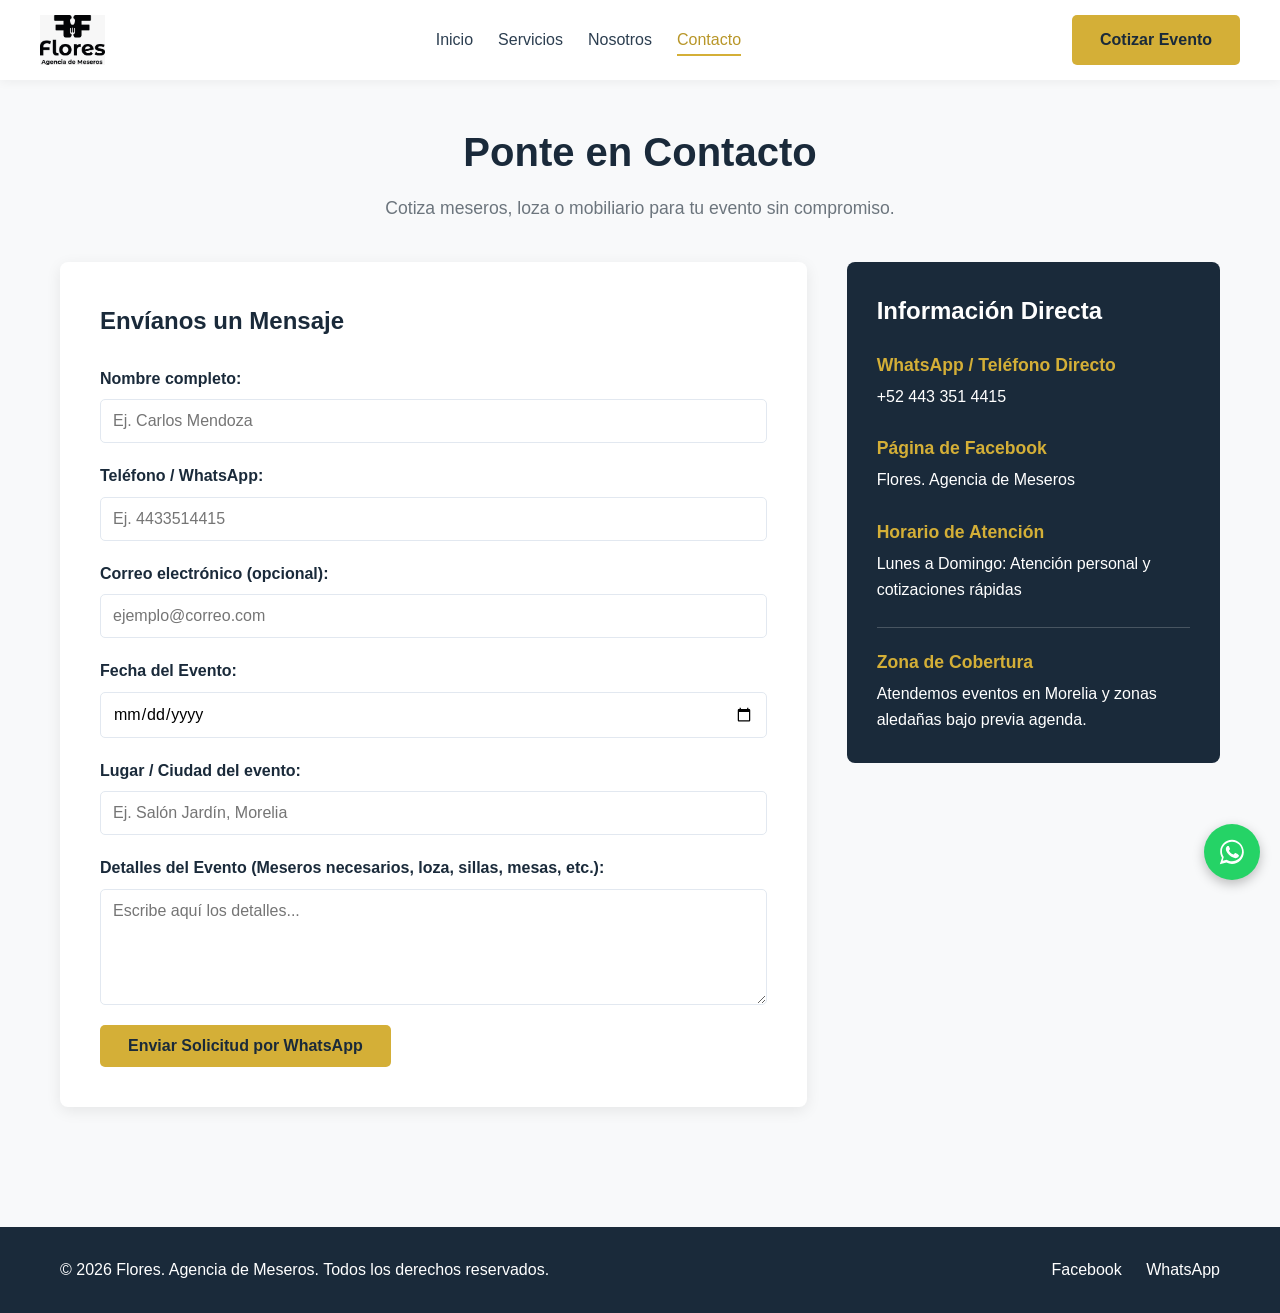
==== contacto.html @ 8dc56fd7 "Actualizacion de archivos y contenido" ====
<!DOCTYPE html>
<html lang="es">
<head>
    <meta charset="UTF-8">
    <meta name="viewport" content="width=device-width, initial-scale=1.0">
    <title>Contacto | Flores. Agencia de Meseros</title>
    <meta name="description" content="Cotiza meseros, loza o mobiliario para tu evento sin compromiso. WhatsApp +52 443 351 4415.">
    <meta name="theme-color" content="#1a2a3a">
    <meta property="og:type" content="website">
    <meta property="og:locale" content="es_MX">
    <meta property="og:title" content="Contacto | Flores. Agencia de Meseros">
    <meta property="og:description" content="Cotiza meseros, loza o mobiliario para tu evento sin compromiso. WhatsApp +52 443 351 4415.">
    <meta property="og:image" content="assets/images/logos/logo.jpg">

    <!-- Favicon -->
    <link rel="icon" type="image/jpeg" href="assets/images/logos/logo.jpg">

    <link rel="stylesheet" href="css/main.css">
    <link rel="stylesheet" href="css/components.css">
    <link rel="stylesheet" href="css/responsive.css">
</head>
<body>
    <a class="skip-link" href="#contenido">Saltar al contenido</a>

    <!-- Header Navigation -->
    <header class="navbar">
        <div class="logo">
            <a href="index.html"><img src="assets/images/logos/logo.jpg" alt="Flores. Agencia de Meseros Logo" width="120" height="50"></a>
        </div>
        <button class="nav-toggle" type="button" aria-label="Abrir menú" aria-controls="menu-principal" aria-expanded="false">
            <span></span><span></span><span></span>
        </button>
        <nav id="menu-principal" aria-label="Principal">
            <ul class="nav-links">
                <li><a href="index.html">Inicio</a></li>
                <li><a href="servicios.html">Servicios</a></li>
                <li><a href="nosotros.html">Nosotros</a></li>
                <li><a href="contacto.html" aria-current="page" class="active">Contacto</a></li>
            </ul>
        </nav>
        <a href="contacto.html" class="btn btn-primary">Cotizar Evento</a>
    </header>

    <main id="contenido" class="container">
        <section class="page-header">
            <h1>Ponte en Contacto</h1>
            <p>Cotiza meseros, loza o mobiliario para tu evento sin compromiso.</p>
        </section>

        <div class="contact-layout">
            <!-- Formulario de Contacto -->
            <section class="contact-form-container">
                <h2>Envíanos un Mensaje</h2>
                <form id="contact-form" action="#" method="POST">
                    <div class="form-group">
                        <label for="nombre">Nombre completo:</label>
                        <input type="text" id="nombre" name="nombre" required autocomplete="name" placeholder="Ej. Carlos Mendoza">
                    </div>
                    <div class="form-group">
                        <label for="telefono">Teléfono / WhatsApp:</label>
                        <input type="tel" id="telefono" name="telefono" required autocomplete="tel" pattern="[0-9+\s\-]{10,15}" placeholder="Ej. 4433514415">
                    </div>
                    <div class="form-group">
                        <label for="email">Correo electrónico (opcional):</label>
                        <input type="email" id="email" name="email" autocomplete="email" placeholder="ejemplo@correo.com">
                    </div>
                    <div class="form-group">
                        <label for="fecha">Fecha del Evento:</label>
                        <input type="date" id="fecha" name="fecha" required>
                    </div>
                    <div class="form-group">
                        <label for="lugar">Lugar / Ciudad del evento:</label>
                        <input type="text" id="lugar" name="lugar" placeholder="Ej. Salón Jardín, Morelia">
                    </div>
                    <div class="form-group">
                        <label for="mensaje">Detalles del Evento (Meseros necesarios, loza, sillas, mesas, etc.):</label>
                        <textarea id="mensaje" name="mensaje" rows="5" placeholder="Escribe aquí los detalles..."></textarea>
                    </div>
                    <button type="submit" class="btn btn-primary">Enviar Solicitud por WhatsApp</button>
                </form>
            </section>

            <!-- Información Directa y Cobertura -->
            <aside class="contact-info">
                <h2>Información Directa</h2>
                <div class="info-item">
                    <h3>WhatsApp / Teléfono Directo</h3>
                    <p><a href="https://wa.me/524433514415" target="_blank" rel="noopener noreferrer">+52 443 351 4415</a></p>
                </div>
                <div class="info-item">
                    <h3>Página de Facebook</h3>
                    <p><a href="https://www.facebook.com/profile.php?id=61565038633847" target="_blank" rel="noopener noreferrer">Flores. Agencia de Meseros</a></p>
                </div>
                <div class="info-item">
                    <h3>Horario de Atención</h3>
                    <p>Lunes a Domingo: Atención personal y cotizaciones rápidas</p>
                </div>

                <div class="coverage-box">
                    <h3>Zona de Cobertura</h3>
                    <p>Atendemos eventos en Morelia y zonas aledañas bajo previa agenda.</p>
                </div>
            </aside>
        </div>
    </main>

    <!-- Footer -->
    <footer>
        <div class="container footer-content">
            <p>&copy; 2026 Flores. Agencia de Meseros. Todos los derechos reservados.</p>
            <div class="social-links">
                <a href="https://www.facebook.com/profile.php?id=61565038633847" target="_blank" rel="noopener noreferrer">Facebook</a>
                <a href="https://wa.me/524433514415" target="_blank" rel="noopener noreferrer">WhatsApp</a>
            </div>
        </div>
    </footer>

    <!-- WhatsApp flotante -->
    <a class="whatsapp-float" href="https://wa.me/524433514415" target="_blank" rel="noopener noreferrer" aria-label="Escríbenos por WhatsApp">
        <svg viewBox="0 0 32 32" aria-hidden="true"><path d="M16 3C9 3 3.4 8.6 3.4 15.5c0 2.4.7 4.7 1.9 6.600L3 29l7.100-1.800c1.800 1 3.800 1.500 5.900 1.500 6.900 0 12.600-5.600 12.600-12.500S22.900 3 16 3zm0 22.900c-1.900 0-3.700-.5-5.300-1.500l-.4-.2-4.200 1.100 1.100-4.100-.3-.4c-1.100-1.700-1.600-3.600-1.600-5.600C5.300 9.700 10.100 5.100 16 5.100s10.700 4.600 10.700 10.400S21.900 25.900 16 25.900zm5.900-7.800c-.3-.2-1.900-.9-2.200-1-.3-.1-.5-.2-.7.200-.2.300-.8 1-1 1.200-.2.200-.4.200-.7.100-.3-.2-1.400-.5-2.600-1.600-1-.9-1.600-1.900-1.800-2.200-.2-.3 0-.5.100-.7l.5-.6c.1-.2.200-.3.300-.5.100-.2.100-.4 0-.6-.1-.2-.7-1.700-1-2.300-.3-.6-.5-.5-.7-.5h-.6c-.2 0-.6.100-.9.400-.3.300-1.200 1.200-1.200 2.900s1.200 3.300 1.400 3.600c.2.200 2.400 3.700 5.900 5.100 3.500 1.400 3.500.9 4.100.9.600-.1 2-.8 2.300-1.600.3-.8.300-1.500.2-1.600-.1-.2-.3-.3-.6-.4z"/></svg>
    </a>

    <script src="js/main.js" defer></script>
    <script src="js/nav.js" defer></script>
    <script src="js/whatsapp.js" defer></script>
</body>
</html>
---- css/main.css ----
/* ==========================================
   1. VARIABLES Y CONFIGURACIÓN GLOBAL
   ========================================== */
:root {
    --primary-color: #1a2a3a;
    --accent-color: #d4af37;
    --accent-hover: #b89628;
    --whatsapp-color: #25d366;
    --whatsapp-hover: #1da851;
    --bg-light: #f8f9fa;
    --bg-white: #ffffff;
    --text-dark: #2c3e50;
    --text-muted: #6c757d;
    --border-color: #e2e8f0;

    --font-main: 'Segoe UI', Tahoma, Geneva, Verdana, sans-serif;
    --container-width: 1200px;
    --transition-fast: 0.3s ease;
    --shadow-soft: 0 4px 15px rgba(0, 0, 0, 0.08);
    --navbar-height: 80px;
}

/* Reset básico */
* {
    margin: 0;
    padding: 0;
    box-sizing: border-box;
}

html {
    scroll-behavior: smooth;
    scroll-padding-top: var(--navbar-height);
}

body {
    font-family: var(--font-main);
    color: var(--text-dark);
    background-color: var(--bg-light);
    line-height: 1.6;
}

a {
    text-decoration: none;
    color: inherit;
}

ul {
    list-style: none;
}

img {
    max-width: 100%;
    height: auto;
    display: block;
}

button {
    font-family: inherit;
}

:focus-visible {
    outline: 3px solid var(--accent-color);
    outline-offset: 3px;
}

.skip-link {
    position: absolute;
    left: -9999px;
    top: 0;
    background: var(--primary-color);
    color: var(--bg-white);
    padding: 10px 16px;
    z-index: 2000;
}

.skip-link:focus {
    left: 10px;
    top: 10px;
}

/* Layout Global */
.container {
    max-width: var(--container-width);
    margin: 0 auto;
    padding: 0 20px;
}

main.container {
    padding-top: 40px;
    padding-bottom: 60px;
}

section h2 {
    color: var(--primary-color);
}

.services-preview,
.features,
.about-hero,
.mission-vision-grid,
.values-section,
.gallery-section {
    padding-top: 50px;
}

.services-preview > h2,
.features > h2,
.values-section > h2,
.gallery-section > h2 {
    text-align: center;
    font-size: 2rem;
}

/* Encabezados de página */
.page-header {
    text-align: center;
    margin-bottom: 40px;
}

.page-header h1 {
    font-size: 2.5rem;
    color: var(--primary-color);
    margin-bottom: 10px;
}

.page-header p {
    color: var(--text-muted);
    font-size: 1.1rem;
}

/* Footer */
footer {
    background-color: var(--primary-color);
    color: var(--bg-white);
    padding: 30px 0;
    margin-top: 60px;
}

.cta-banner + footer {
    margin-top: 0;
}

.footer-content {
    display: flex;
    justify-content: space-between;
    align-items: center;
    gap: 15px;
}

.social-links a {
    color: var(--bg-white);
    margin-left: 20px;
    transition: color var(--transition-fast);
}

.social-links a:hover {
    color: var(--accent-color);
}

/* Botón flotante de WhatsApp */
.whatsapp-float {
    position: fixed;
    right: 20px;
    bottom: 20px;
    width: 56px;
    height: 56px;
    border-radius: 50%;
    background-color: var(--whatsapp-color);
    color: var(--bg-white);
    display: flex;
    align-items: center;
    justify-content: center;
    box-shadow: 0 4px 12px rgba(0, 0, 0, 0.25);
    z-index: 900;
    transition: background-color var(--transition-fast), transform 0.2s;
}

.whatsapp-float:hover {
    background-color: var(--whatsapp-hover);
    transform: scale(1.08);
}

.whatsapp-float svg {
    width: 30px;
    height: 30px;
    fill: currentColor;
}

@media (prefers-reduced-motion: reduce) {
    html {
        scroll-behavior: auto;
    }

    *, *::before, *::after {
        transition: none !important;
        animation: none !important;
    }
}
---- css/components.css ----
/* ==========================================
   2. NAVBAR & HERO
   ========================================== */
.navbar {
    display: flex;
    justify-content: space-between;
    align-items: center;
    gap: 20px;
    background-color: var(--bg-white);
    padding: 15px 40px;
    box-shadow: 0 2px 10px rgba(0, 0, 0, 0.05);
    position: sticky;
    top: 0;
    z-index: 1000;
}

.logo img {
    max-height: 50px;
    width: auto;
}

.nav-links {
    display: flex;
    gap: 25px;
}

.nav-links a {
    font-weight: 500;
    color: var(--text-dark);
    padding: 6px 0;
    border-bottom: 2px solid transparent;
    transition: color var(--transition-fast), border-color var(--transition-fast);
}

.nav-links a:hover,
.nav-links a.active,
.nav-links a[aria-current="page"] {
    color: var(--accent-hover);
    border-bottom-color: var(--accent-color);
}

.nav-toggle {
    display: none;
    background: none;
    border: 1px solid var(--border-color);
    border-radius: 5px;
    padding: 8px 10px;
    cursor: pointer;
    flex-direction: column;
    gap: 4px;
}

.nav-toggle span {
    display: block;
    width: 22px;
    height: 2px;
    background-color: var(--primary-color);
}

/* Hero Section */
.hero {
    background: linear-gradient(rgba(26, 42, 58, 0.8), rgba(26, 42, 58, 0.8)),
                url('../assets/images/hero-bg.jpg') center/cover no-repeat;
    background-color: var(--primary-color);
    color: var(--bg-white);
    padding: 120px 20px;
    text-align: center;
}

.hero-content {
    max-width: 800px;
    margin: 0 auto;
}

.hero h1 {
    font-size: 2.8rem;
    margin-bottom: 20px;
    line-height: 1.2;
}

.hero p {
    font-size: 1.2rem;
    margin-bottom: 30px;
    color: #e2e8f0;
}

.hero-buttons {
    display: flex;
    justify-content: center;
    gap: 15px;
    flex-wrap: wrap;
}

/* ==========================================
   3. BOTONES
   ========================================== */
.btn {
    display: inline-block;
    padding: 12px 28px;
    border-radius: 5px;
    font-weight: 600;
    font-size: 1rem;
    cursor: pointer;
    border: none;
    transition: background-color var(--transition-fast), color var(--transition-fast), transform 0.2s;
    text-align: center;
}

.btn:hover {
    transform: translateY(-2px);
}

.btn-primary {
    background-color: var(--accent-color);
    color: var(--primary-color);
}

.btn-primary:hover {
    background-color: var(--accent-hover);
}

.btn-secondary {
    background-color: transparent;
    color: var(--bg-white);
    border: 2px solid var(--bg-white);
}

.btn-secondary:hover {
    background-color: var(--bg-white);
    color: var(--primary-color);
}

/* Botón secundario sobre fondo claro (formularios) */
.calculator-form .btn-secondary {
    color: var(--primary-color);
    border-color: var(--primary-color);
}

.calculator-form .btn-secondary:hover {
    background-color: var(--primary-color);
    color: var(--bg-white);
}

.btn-whatsapp {
    background-color: var(--whatsapp-color);
    color: var(--bg-white);
}

.btn-whatsapp:hover {
    background-color: var(--whatsapp-hover);
}

/* ==========================================
   4. TARJETAS & GRIDS
   ========================================== */
.cards-grid, .features-grid {
    display: grid;
    grid-template-columns: repeat(auto-fit, minmax(280px, 1fr));
    gap: 25px;
    margin-top: 30px;
}

.card, .feature-item {
    background-color: var(--bg-white);
    padding: 30px;
    border-radius: 8px;
    box-shadow: var(--shadow-soft);
    text-align: center;
    transition: transform var(--transition-fast);
}

.card:hover, .feature-item:hover {
    transform: translateY(-5px);
}

.card h3, .feature-item h3 {
    color: var(--primary-color);
    margin-bottom: 10px;
}

.feature-item {
    border-top: 4px solid var(--accent-color);
}

.card-icon {
    width: 60px;
    height: 60px;
    margin: 0 auto 20px auto;
    object-fit: cover;
    border-radius: 50%;
}

/* ==========================================
   5. DETALLES DE SERVICIOS
   ========================================== */
.service-detail {
    display: flex;
    align-items: center;
    gap: 40px;
    margin-bottom: 50px;
    background: var(--bg-white);
    padding: 30px;
    border-radius: 8px;
    box-shadow: var(--shadow-soft);
}

.service-detail.reverse {
    flex-direction: row-reverse;
}

.service-detail img {
    width: 50%;
    aspect-ratio: 4 / 3;
    border-radius: 6px;
    object-fit: cover;
}

.service-text {
    width: 50%;
}

.service-text h2 {
    color: var(--primary-color);
    margin-bottom: 15px;
}

.service-text ul {
    margin-top: 15px;
    padding-left: 20px;
    list-style-type: disc;
}

.service-text li {
    margin-bottom: 6px;
}

/* ==========================================
   5.1 NOSOTROS
   ========================================== */
.about-hero {
    text-align: center;
    max-width: 800px;
    margin: 0 auto;
}

.about-hero h1 {
    font-size: 2.3rem;
    color: var(--primary-color);
    margin-bottom: 15px;
    line-height: 1.2;
}

.about-hero p {
    color: var(--text-muted);
    font-size: 1.1rem;
}

.mission-vision-grid {
    display: grid;
    grid-template-columns: repeat(auto-fit, minmax(300px, 1fr));
    gap: 25px;
}

.mv-card {
    background-color: var(--primary-color);
    color: var(--bg-white);
    padding: 35px;
    border-radius: 8px;
    box-shadow: var(--shadow-soft);
}

.mv-card h2 {
    color: var(--accent-color);
    margin-bottom: 12px;
}

.gallery-grid {
    display: grid;
    grid-template-columns: repeat(auto-fit, minmax(240px, 1fr));
    gap: 15px;
    margin-top: 30px;
}

.gallery-grid img {
    width: 100%;
    aspect-ratio: 4 / 3;
    object-fit: cover;
    border-radius: 8px;
    box-shadow: var(--shadow-soft);
    transition: transform var(--transition-fast);
}

.gallery-grid img:hover {
    transform: scale(1.03);
}

/* ==========================================
   6. CALCULADORA & FORMULARIOS
   ========================================== */
.calculator-section, .contact-form-container {
    background-color: var(--bg-white);
    padding: 40px;
    border-radius: 8px;
    box-shadow: var(--shadow-soft);
    margin-top: 40px;
}

.calculator-section h2,
.contact-form-container h2 {
    color: var(--primary-color);
    margin-bottom: 25px;
}

.form-group {
    margin-bottom: 20px;
    display: flex;
    flex-direction: column;
}

.form-group label {
    font-weight: 600;
    margin-bottom: 8px;
    color: var(--primary-color);
}

.form-group input,
.form-group select,
.form-group textarea {
    padding: 12px;
    border: 1px solid var(--border-color);
    border-radius: 5px;
    font-size: 1rem;
    font-family: inherit;
    width: 100%;
}

.form-group input:focus,
.form-group select:focus,
.form-group textarea:focus {
    outline: none;
    border-color: var(--accent-color);
    box-shadow: 0 0 0 3px rgba(212, 175, 55, 0.25);
}

.form-group textarea {
    resize: vertical;
}

.checkbox-group {
    display: flex;
    gap: 20px;
    margin-top: 5px;
    flex-wrap: wrap;
}

.form-group .checkbox-group label {
    display: flex;
    align-items: center;
    gap: 8px;
    font-weight: 400;
    cursor: pointer;
    margin-bottom: 0;
}

.form-group .checkbox-group input {
    width: auto;
}

.result-box {
    margin-top: 25px;
    padding: 20px;
    background-color: #eef6ff;
    border-left: 5px solid var(--primary-color);
    border-radius: 4px;
}

.result-box p {
    margin: 10px 0 15px;
}

.result-box.hidden {
    display: none;
}

/* Layout de Contacto */
.contact-layout {
    display: grid;
    grid-template-columns: 2fr 1fr;
    gap: 40px;
    align-items: start;
}

.contact-layout .contact-form-container {
    margin-top: 0;
}

.contact-info {
    background-color: var(--primary-color);
    color: var(--bg-white);
    padding: 30px;
    border-radius: 8px;
}

.contact-info > h2 {
    margin-bottom: 20px;
}

.contact-info a:hover {
    color: var(--accent-color);
}

.info-item {
    margin-bottom: 25px;
}

.info-item h3 {
    color: var(--accent-color);
    font-size: 1.1rem;
    margin-bottom: 5px;
}

.coverage-box {
    margin-top: 10px;
    padding-top: 20px;
    border-top: 1px solid rgba(255, 255, 255, 0.2);
}

.coverage-box h3 {
    color: var(--accent-color);
    font-size: 1.1rem;
    margin-bottom: 5px;
}

/* Call To Action Banner */
.cta-banner {
    background-color: var(--primary-color);
    color: var(--bg-white);
    text-align: center;
    padding: 60px 20px;
    margin-top: 60px;
}

.cta-banner h2 {
    color: var(--bg-white);
    font-size: 2.2rem;
    margin-bottom: 15px;
}

.cta-banner .btn {
    margin-top: 20px;
}
---- css/responsive.css ----
/* ==========================================
   7. ADAPTACIONES RESPONSIVAS
   ========================================== */

/* Tabletas y Pantallas Medianas (Menos de 992px) */
@media (max-width: 992px) {
    .service-detail,
    .service-detail.reverse {
        flex-direction: column;
    }

    .service-detail img,
    .service-text {
        width: 100%;
    }

    .contact-layout {
        grid-template-columns: 1fr;
    }
}

/* Dispositivos Móviles (Menos de 768px) */
@media (max-width: 768px) {
    .navbar {
        flex-wrap: wrap;
        padding: 12px 20px;
        gap: 12px;
    }

    .logo {
        order: 1;
        margin-right: auto;
    }

    .navbar > .btn {
        order: 2;
        padding: 9px 16px;
        font-size: 0.9rem;
    }

    .nav-toggle {
        display: flex;
        order: 3;
    }

    .navbar nav {
        order: 4;
        width: 100%;
        display: none;
    }

    .navbar nav.open {
        display: block;
    }

    .nav-links {
        flex-direction: column;
        gap: 0;
    }

    .nav-links a {
        display: block;
        padding: 12px 0;
        border-bottom: 1px solid var(--border-color);
    }

    .hero {
        padding: 80px 20px;
    }

    .hero h1 {
        font-size: 2rem;
    }

    .hero p {
        font-size: 1rem;
    }

    .hero-buttons {
        flex-direction: column;
    }

    .page-header h1,
    .about-hero h1 {
        font-size: 1.9rem;
    }

    .calculator-section,
    .contact-form-container {
        padding: 25px 20px;
    }

    .footer-content {
        flex-direction: column;
        text-align: center;
    }

    .social-links a {
        margin: 0 10px;
    }
}
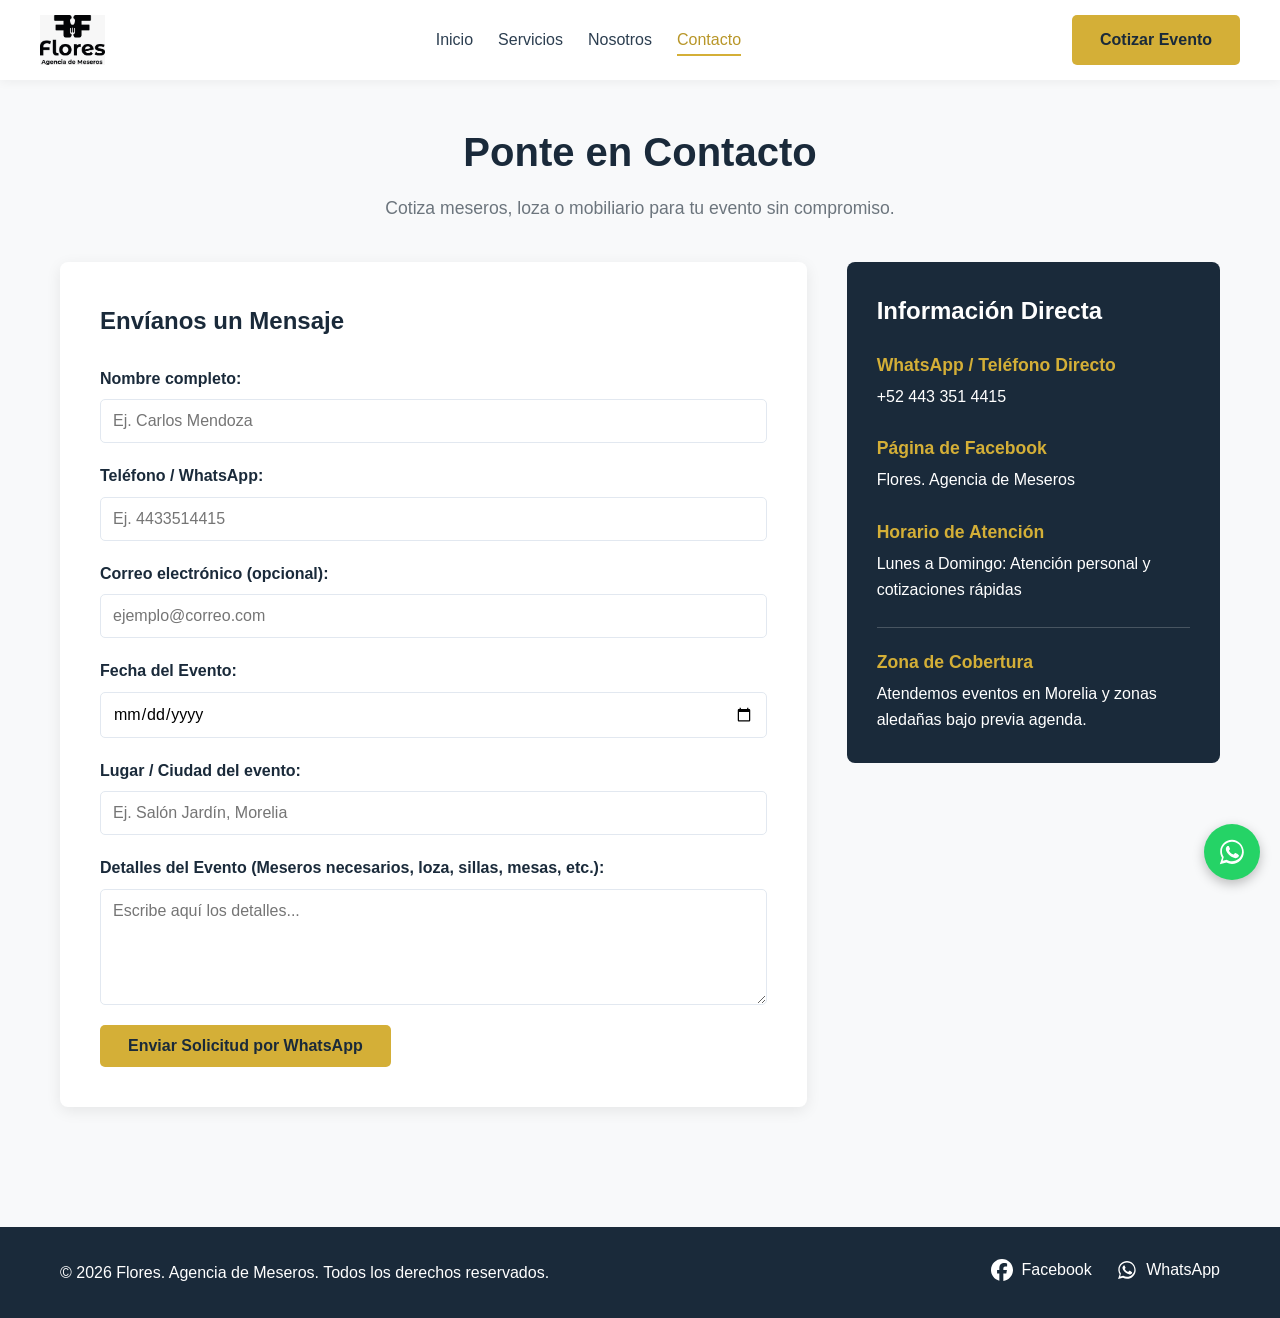
==== commit 774bae80: "Actualizacion de archivos y contenido" ====
--- a/contacto.html
+++ b/contacto.html
@@ -10,7 +10,63 @@
     <meta property="og:locale" content="es_MX">
     <meta property="og:title" content="Contacto | Flores. Agencia de Meseros">
     <meta property="og:description" content="Cotiza meseros, loza o mobiliario para tu evento sin compromiso. WhatsApp +52 443 351 4415.">
-    <meta property="og:image" content="assets/images/logos/logo.jpg">
+    <meta property="og:image" content="https://agencia-meseros-flores.netlify.app/assets/images/logos/logo.jpg">
+    <meta property="og:url" content="https://agencia-meseros-flores.netlify.app/contacto.html">
+    <meta property="og:site_name" content="Flores. Agencia de Meseros">
+    <meta property="og:image:alt" content="Logotipo de Flores. Agencia de Meseros">
+    <meta name="twitter:card" content="summary">
+    <link rel="canonical" href="https://agencia-meseros-flores.netlify.app/contacto.html">
+
+    <!-- Datos estructurados: negocio local -->
+    <script type="application/ld+json">
+    {
+        "@context": "https://schema.org",
+        "@type": "LocalBusiness",
+        "@id": "https://agencia-meseros-flores.netlify.app/#negocio",
+        "name": "Flores. Agencia de Meseros",
+        "description": "Servicio de meseros profesionales, renta de loza y cristalería, y renta de mobiliario para bodas, XV años, banquetes y eventos corporativos en Morelia y zonas aledañas.",
+        "url": "https://agencia-meseros-flores.netlify.app/",
+        "image": "https://agencia-meseros-flores.netlify.app/assets/images/logos/logo.jpg",
+        "logo": "https://agencia-meseros-flores.netlify.app/assets/images/logos/logo.jpg",
+        "telephone": "+524433514415",
+        "address": {
+            "@type": "PostalAddress",
+            "addressLocality": "Morelia",
+            "addressRegion": "Michoacán",
+            "addressCountry": "MX"
+        },
+        "areaServed": {
+            "@type": "City",
+            "name": "Morelia"
+        },
+        "sameAs": [
+            "https://www.facebook.com/profile.php?id=61565038633847"
+        ],
+        "makesOffer": [
+            {
+                "@type": "Offer",
+                "itemOffered": {
+                    "@type": "Service",
+                    "name": "Servicio de meseros para eventos"
+                }
+            },
+            {
+                "@type": "Offer",
+                "itemOffered": {
+                    "@type": "Service",
+                    "name": "Renta de loza y cristalería"
+                }
+            },
+            {
+                "@type": "Offer",
+                "itemOffered": {
+                    "@type": "Service",
+                    "name": "Renta de mobiliario para eventos"
+                }
+            }
+        ]
+    }
+    </script>
 
     <!-- Favicon -->
     <link rel="icon" type="image/jpeg" href="assets/images/logos/logo.jpg">
@@ -36,6 +92,7 @@
                 <li><a href="servicios.html">Servicios</a></li>
                 <li><a href="nosotros.html">Nosotros</a></li>
                 <li><a href="contacto.html" aria-current="page" class="active">Contacto</a></li>
+                <li class="nav-cta"><a href="https://wa.me/524433514415?text=Hola%2C%20quiero%20contratar%20su%20servicio" target="_blank" rel="noopener noreferrer">Quiero contratar su servicio</a></li>
             </ul>
         </nav>
         <a href="contacto.html" class="btn btn-primary">Cotizar Evento</a>
@@ -85,7 +142,7 @@
                 <h2>Información Directa</h2>
                 <div class="info-item">
                     <h3>WhatsApp / Teléfono Directo</h3>
-                    <p><a href="https://wa.me/524433514415" target="_blank" rel="noopener noreferrer">+52 443 351 4415</a></p>
+                    <p><a href="https://wa.me/524433514415?text=Hola%2C%20quiero%20contratar%20su%20servicio" target="_blank" rel="noopener noreferrer">+52 443 351 4415</a></p>
                 </div>
                 <div class="info-item">
                     <h3>Página de Facebook</h3>
@@ -109,14 +166,16 @@
         <div class="container footer-content">
             <p>&copy; 2026 Flores. Agencia de Meseros. Todos los derechos reservados.</p>
             <div class="social-links">
-                <a href="https://www.facebook.com/profile.php?id=61565038633847" target="_blank" rel="noopener noreferrer">Facebook</a>
-                <a href="https://wa.me/524433514415" target="_blank" rel="noopener noreferrer">WhatsApp</a>
+                <a href="https://www.facebook.com/profile.php?id=61565038633847" target="_blank" rel="noopener noreferrer">
+                    <span class="social-icon"><svg viewBox="0 0 24 24" aria-hidden="true" focusable="false"><path d="M9.101 23.691v-7.98H6.627v-3.667h2.474v-1.58c0-4.085 1.848-5.978 5.858-5.978.401 0 .955.042 1.468.103a8.68 8.68 0 0 1 1.141.195v3.325a8.623 8.623 0 0 0-.653-.036 26.805 26.805 0 0 0-.733-.009c-.707 0-1.259.096-1.675.309a1.686 1.686 0 0 0-.679.622c-.258.42-.374.995-.374 1.752v1.297h3.919l-.386 2.103-.287 1.564h-3.246v8.245C19.396 23.238 24 18.179 24 12.044c0-6.627-5.373-12-12-12s-12 5.373-12 12c0 5.628 3.874 10.35 9.101 11.647Z"/></svg></span>Facebook</a>
+                <a href="https://wa.me/524433514415?text=Hola%2C%20quiero%20contratar%20su%20servicio" target="_blank" rel="noopener noreferrer">
+                    <span class="social-icon"><svg viewBox="0 0 32 32" aria-hidden="true" focusable="false"><path d="M16 3C9 3 3.4 8.6 3.4 15.5c0 2.4.7 4.7 1.9 6.600L3 29l7.100-1.800c1.800 1 3.800 1.500 5.900 1.500 6.900 0 12.600-5.600 12.600-12.500S22.900 3 16 3zm0 22.900c-1.900 0-3.700-.5-5.300-1.500l-.4-.2-4.200 1.100 1.100-4.100-.3-.4c-1.100-1.700-1.600-3.600-1.600-5.600C5.300 9.700 10.100 5.100 16 5.100s10.700 4.600 10.700 10.400S21.900 25.900 16 25.900zm5.900-7.800c-.3-.2-1.900-.9-2.200-1-.3-.1-.5-.2-.7.200-.2.300-.8 1-1 1.200-.2.200-.4.200-.7.100-.3-.2-1.400-.5-2.600-1.600-1-.9-1.600-1.900-1.800-2.200-.2-.3 0-.5.100-.7l.5-.6c.1-.2.200-.3.300-.5.100-.2.100-.4 0-.6-.1-.2-.7-1.700-1-2.300-.3-.6-.5-.5-.7-.5h-.6c-.2 0-.6.100-.9.400-.3.300-1.200 1.200-1.200 2.900s1.200 3.300 1.400 3.600c.2.200 2.400 3.700 5.900 5.100 3.500 1.400 3.500.9 4.100.9.600-.1 2-.8 2.300-1.600.3-.8.300-1.500.2-1.600-.1-.2-.3-.3-.6-.4z"/></svg></span>WhatsApp</a>
             </div>
         </div>
     </footer>
 
     <!-- WhatsApp flotante -->
-    <a class="whatsapp-float" href="https://wa.me/524433514415" target="_blank" rel="noopener noreferrer" aria-label="Escríbenos por WhatsApp">
+    <a class="whatsapp-float" href="https://wa.me/524433514415?text=Hola%2C%20quiero%20contratar%20su%20servicio" target="_blank" rel="noopener noreferrer" aria-label="Escríbenos por WhatsApp">
         <svg viewBox="0 0 32 32" aria-hidden="true"><path d="M16 3C9 3 3.4 8.6 3.4 15.5c0 2.4.7 4.7 1.9 6.600L3 29l7.100-1.800c1.800 1 3.800 1.500 5.900 1.500 6.900 0 12.600-5.600 12.600-12.500S22.900 3 16 3zm0 22.900c-1.900 0-3.700-.5-5.300-1.500l-.4-.2-4.200 1.100 1.100-4.100-.3-.4c-1.100-1.700-1.600-3.600-1.600-5.600C5.300 9.700 10.100 5.100 16 5.100s10.700 4.600 10.700 10.400S21.900 25.900 16 25.900zm5.900-7.800c-.3-.2-1.900-.9-2.200-1-.3-.1-.5-.2-.7.200-.2.300-.8 1-1 1.200-.2.200-.4.200-.7.100-.3-.2-1.400-.5-2.600-1.600-1-.9-1.600-1.900-1.800-2.200-.2-.3 0-.5.100-.7l.5-.6c.1-.2.200-.3.300-.5.100-.2.100-.4 0-.6-.1-.2-.7-1.700-1-2.300-.3-.6-.5-.5-.7-.5h-.6c-.2 0-.6.100-.9.400-.3.300-1.200 1.200-1.200 2.900s1.200 3.300 1.400 3.600c.2.200 2.400 3.700 5.900 5.100 3.500 1.400 3.500.9 4.100.9.600-.1 2-.8 2.300-1.600.3-.8.300-1.500.2-1.600-.1-.2-.3-.3-.6-.4z"/></svg>
     </a>
 
--- a/css/main.css
+++ b/css/main.css
@@ -157,6 +157,22 @@
     color: var(--accent-color);
 }
 
+.social-links a {
+    display: inline-flex;
+    align-items: center;
+    gap: 8px;
+}
+
+.social-icon {
+    display: inline-flex;
+}
+
+.social-icon svg {
+    width: 22px;
+    height: 22px;
+    fill: currentColor;
+}
+
 /* Botón flotante de WhatsApp */
 .whatsapp-float {
     position: fixed;
--- a/css/components.css
+++ b/css/components.css
@@ -448,4 +448,115 @@
 
 .cta-banner .btn {
     margin-top: 20px;
+}
+
+/* CTA dentro del menú móvil */
+.nav-cta {
+    display: none;
+}
+
+/* ==========================================
+   8. LIGHTBOX (GALERÍA)
+   ========================================== */
+.gallery-grid img {
+    cursor: zoom-in;
+}
+
+body.lightbox-open {
+    overflow: hidden;
+}
+
+.lightbox {
+    position: fixed;
+    inset: 0;
+    background-color: rgba(0, 0, 0, 0.93);
+    z-index: 3000;
+    display: none;
+    align-items: center;
+    justify-content: center;
+    padding: 20px;
+}
+
+.lightbox.open {
+    display: flex;
+}
+
+.lightbox-figure {
+    display: flex;
+    flex-direction: column;
+    align-items: center;
+    gap: 12px;
+    max-width: 100%;
+    max-height: 100%;
+}
+
+.lightbox-img {
+    max-width: 100%;
+    max-height: calc(100vh - 120px);
+    max-height: calc(100dvh - 120px);
+    width: auto;
+    height: auto;
+    object-fit: contain;
+    border-radius: 6px;
+    cursor: default;
+}
+
+.lightbox-caption {
+    color: #e2e8f0;
+    font-size: 0.95rem;
+    text-align: center;
+}
+
+.lightbox-close,
+.lightbox-nav {
+    position: absolute;
+    background-color: rgba(255, 255, 255, 0.15);
+    color: var(--bg-white);
+    border: none;
+    border-radius: 50%;
+    width: 46px;
+    height: 46px;
+    font-size: 1.5rem;
+    line-height: 1;
+    cursor: pointer;
+    display: flex;
+    align-items: center;
+    justify-content: center;
+    transition: background-color var(--transition-fast);
+}
+
+.lightbox-close:hover,
+.lightbox-nav:hover {
+    background-color: rgba(255, 255, 255, 0.3);
+}
+
+.lightbox-close {
+    top: 15px;
+    right: 15px;
+    font-size: 2rem;
+}
+
+.lightbox-nav {
+    top: 50%;
+    transform: translateY(-50%);
+}
+
+.lightbox-prev {
+    left: 12px;
+}
+
+.lightbox-next {
+    right: 12px;
+}
+
+@media (max-width: 768px) {
+    .lightbox {
+        padding: 10px;
+    }
+
+    .lightbox-nav {
+        top: auto;
+        bottom: 20px;
+        transform: none;
+    }
 }
--- a/css/responsive.css
+++ b/css/responsive.css
@@ -98,4 +98,24 @@
     .social-links a {
         margin: 0 10px;
     }
+
+    .nav-cta {
+        display: block;
+        margin-top: 12px;
+    }
+
+    .nav-links .nav-cta a {
+        background-color: var(--whatsapp-color);
+        color: var(--bg-white);
+        text-align: center;
+        font-weight: 600;
+        border-radius: 5px;
+        border-bottom: none;
+        padding: 12px;
+    }
+
+    .nav-links .nav-cta a:hover {
+        background-color: var(--whatsapp-hover);
+        color: var(--bg-white);
+    }
 }
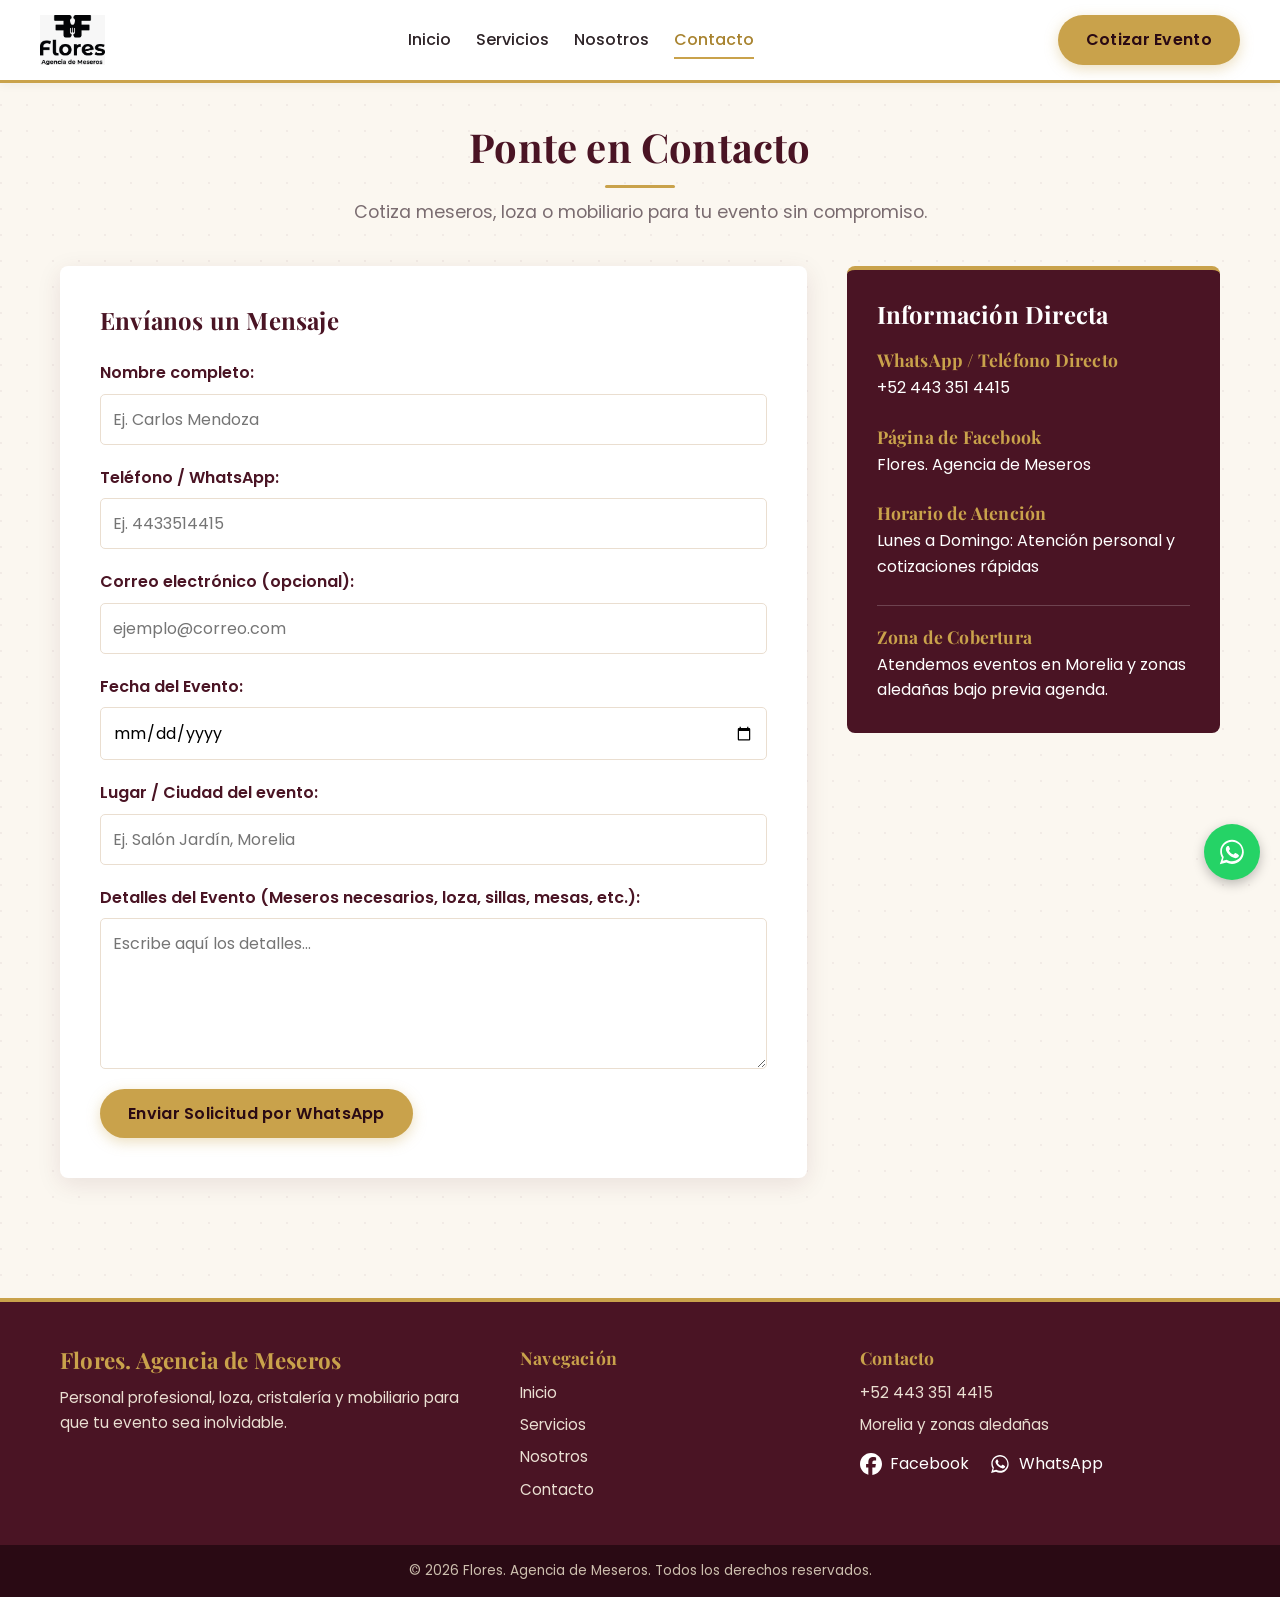
==== commit d4aaba6d: "Actualizacion de archivos y contenido" ====
--- a/contacto.html
+++ b/contacto.html
@@ -5,7 +5,7 @@
     <meta name="viewport" content="width=device-width, initial-scale=1.0">
     <title>Contacto | Flores. Agencia de Meseros</title>
     <meta name="description" content="Cotiza meseros, loza o mobiliario para tu evento sin compromiso. WhatsApp +52 443 351 4415.">
-    <meta name="theme-color" content="#1a2a3a">
+    <meta name="theme-color" content="#4a1424">
     <meta property="og:type" content="website">
     <meta property="og:locale" content="es_MX">
     <meta property="og:title" content="Contacto | Flores. Agencia de Meseros">
@@ -71,6 +71,10 @@
     <!-- Favicon -->
     <link rel="icon" type="image/jpeg" href="assets/images/logos/logo.jpg">
 
+    <link rel="preconnect" href="https://fonts.googleapis.com">
+    <link rel="preconnect" href="https://fonts.gstatic.com" crossorigin>
+    <link href="https://fonts.googleapis.com/css2?family=Playfair+Display:wght@600;700&family=Poppins:wght@400;500;600&display=swap" rel="stylesheet">
+
     <link rel="stylesheet" href="css/main.css">
     <link rel="stylesheet" href="css/components.css">
     <link rel="stylesheet" href="css/responsive.css">
@@ -163,13 +167,37 @@
 
     <!-- Footer -->
     <footer>
-        <div class="container footer-content">
-            <p>&copy; 2026 Flores. Agencia de Meseros. Todos los derechos reservados.</p>
-            <div class="social-links">
+        <div class="container footer-grid">
+            <div>
+                <h3>Flores. Agencia de Meseros</h3>
+                <p>Personal profesional, loza, cristalería y mobiliario para que tu evento sea inolvidable.</p>
+            </div>
+            <div>
+                <h4>Navegación</h4>
+                <ul class="footer-links">
+                    <li><a href="index.html">Inicio</a></li>
+                    <li><a href="servicios.html">Servicios</a></li>
+                    <li><a href="nosotros.html">Nosotros</a></li>
+                    <li><a href="contacto.html">Contacto</a></li>
+                </ul>
+            </div>
+            <div>
+                <h4>Contacto</h4>
+                <ul class="footer-links">
+                    <li><a href="tel:+524433514415">+52 443 351 4415</a></li>
+                    <li>Morelia y zonas aledañas</li>
+                </ul>
+                <div class="social-links">
                 <a href="https://www.facebook.com/profile.php?id=61565038633847" target="_blank" rel="noopener noreferrer">
                     <span class="social-icon"><svg viewBox="0 0 24 24" aria-hidden="true" focusable="false"><path d="M9.101 23.691v-7.98H6.627v-3.667h2.474v-1.58c0-4.085 1.848-5.978 5.858-5.978.401 0 .955.042 1.468.103a8.68 8.68 0 0 1 1.141.195v3.325a8.623 8.623 0 0 0-.653-.036 26.805 26.805 0 0 0-.733-.009c-.707 0-1.259.096-1.675.309a1.686 1.686 0 0 0-.679.622c-.258.42-.374.995-.374 1.752v1.297h3.919l-.386 2.103-.287 1.564h-3.246v8.245C19.396 23.238 24 18.179 24 12.044c0-6.627-5.373-12-12-12s-12 5.373-12 12c0 5.628 3.874 10.35 9.101 11.647Z"/></svg></span>Facebook</a>
                 <a href="https://wa.me/524433514415?text=Hola%2C%20quiero%20contratar%20su%20servicio" target="_blank" rel="noopener noreferrer">
                     <span class="social-icon"><svg viewBox="0 0 32 32" aria-hidden="true" focusable="false"><path d="M16 3C9 3 3.4 8.6 3.4 15.5c0 2.4.7 4.7 1.9 6.600L3 29l7.100-1.800c1.800 1 3.800 1.500 5.900 1.500 6.900 0 12.600-5.600 12.600-12.500S22.900 3 16 3zm0 22.900c-1.900 0-3.700-.5-5.300-1.500l-.4-.2-4.200 1.100 1.100-4.100-.3-.4c-1.100-1.700-1.600-3.600-1.600-5.600C5.300 9.700 10.100 5.100 16 5.100s10.700 4.600 10.700 10.400S21.900 25.900 16 25.900zm5.900-7.800c-.3-.2-1.900-.9-2.200-1-.3-.1-.5-.2-.7.200-.2.300-.8 1-1 1.200-.2.200-.4.200-.7.100-.3-.2-1.400-.5-2.600-1.600-1-.9-1.600-1.900-1.800-2.200-.2-.3 0-.5.100-.7l.5-.6c.1-.2.200-.3.300-.5.100-.2.100-.4 0-.6-.1-.2-.7-1.700-1-2.300-.3-.6-.5-.5-.7-.5h-.6c-.2 0-.6.100-.9.400-.3.300-1.200 1.200-1.200 2.900s1.200 3.300 1.400 3.600c.2.200 2.400 3.700 5.900 5.100 3.500 1.400 3.500.9 4.100.9.600-.1 2-.8 2.300-1.600.3-.8.300-1.500.2-1.600-.1-.2-.3-.3-.6-.4z"/></svg></span>WhatsApp</a>
+            </div>
+            </div>
+        </div>
+        <div class="footer-bottom">
+            <div class="container">
+                <p>&copy; 2026 Flores. Agencia de Meseros. Todos los derechos reservados.</p>
             </div>
         </div>
     </footer>
--- a/css/main.css
+++ b/css/main.css
@@ -2,21 +2,24 @@
    1. VARIABLES Y CONFIGURACIÓN GLOBAL
    ========================================== */
 :root {
-    --primary-color: #1a2a3a;
-    --accent-color: #d4af37;
-    --accent-hover: #b89628;
+    --primary-color: #4a1424;
+    --primary-dark: #2a0a14;
+    --accent-color: #c9a24b;
+    --accent-hover: #a8832f;
     --whatsapp-color: #25d366;
     --whatsapp-hover: #1da851;
-    --bg-light: #f8f9fa;
+    --bg-light: #fbf7f0;
+    --bg-soft: #f3e9dc;
     --bg-white: #ffffff;
-    --text-dark: #2c3e50;
-    --text-muted: #6c757d;
-    --border-color: #e2e8f0;
-
-    --font-main: 'Segoe UI', Tahoma, Geneva, Verdana, sans-serif;
+    --text-dark: #2e2428;
+    --text-muted: #7a6c70;
+    --border-color: #eaded0;
+
+    --font-main: 'Poppins', 'Segoe UI', Tahoma, Geneva, Verdana, sans-serif;
+    --font-title: 'Playfair Display', Georgia, 'Times New Roman', serif;
     --container-width: 1200px;
     --transition-fast: 0.3s ease;
-    --shadow-soft: 0 4px 15px rgba(0, 0, 0, 0.08);
+    --shadow-soft: 0 6px 24px rgba(74, 20, 36, 0.10);
     --navbar-height: 80px;
 }
 
@@ -37,6 +40,12 @@
     color: var(--text-dark);
     background-color: var(--bg-light);
     line-height: 1.6;
+}
+
+h1, h2, h3, h4 {
+    font-family: var(--font-title);
+    line-height: 1.2;
+    letter-spacing: 0.2px;
 }
 
 a {
--- a/css/components.css
+++ b/css/components.css
@@ -59,7 +59,7 @@
 
 /* Hero Section */
 .hero {
-    background: linear-gradient(rgba(26, 42, 58, 0.8), rgba(26, 42, 58, 0.8)),
+    background: linear-gradient(135deg, rgba(58, 12, 28, 0.90), rgba(26, 10, 16, 0.78)),
                 url('../assets/images/hero-bg.jpg') center/cover no-repeat;
     background-color: var(--primary-color);
     color: var(--bg-white);
@@ -81,7 +81,7 @@
 .hero p {
     font-size: 1.2rem;
     margin-bottom: 30px;
-    color: #e2e8f0;
+    color: #f3e9dc;
 }
 
 .hero-buttons {
@@ -339,7 +339,7 @@
 .form-group textarea:focus {
     outline: none;
     border-color: var(--accent-color);
-    box-shadow: 0 0 0 3px rgba(212, 175, 55, 0.25);
+    box-shadow: 0 0 0 3px rgba(201, 162, 75, 0.30);
 }
 
 .form-group textarea {
@@ -369,7 +369,7 @@
 .result-box {
     margin-top: 25px;
     padding: 20px;
-    background-color: #eef6ff;
+    background-color: #fbf3e4;
     border-left: 5px solid var(--primary-color);
     border-radius: 4px;
 }
@@ -502,7 +502,7 @@
 }
 
 .lightbox-caption {
-    color: #e2e8f0;
+    color: #f3e9dc;
     font-size: 0.95rem;
     text-align: center;
 }
@@ -559,4 +559,234 @@
         bottom: 20px;
         transform: none;
     }
+}
+
+/* ==========================================
+   9. TEMA VISUAL (DECORACIÓN Y SECCIONES NUEVAS)
+   ========================================== */
+body {
+    background-image: radial-gradient(circle at 1px 1px, rgba(74, 20, 36, 0.05) 1px, transparent 0);
+    background-size: 26px 26px;
+}
+
+.navbar {
+    border-bottom: 3px solid var(--accent-color);
+}
+
+.btn {
+    border-radius: 50px;
+    letter-spacing: 0.3px;
+}
+
+.btn-primary {
+    color: var(--primary-dark);
+    box-shadow: 0 4px 14px rgba(201, 162, 75, 0.35);
+}
+
+/* Hero */
+.hero {
+    min-height: 70vh;
+    display: flex;
+    align-items: center;
+    justify-content: center;
+    border-bottom: 4px solid var(--accent-color);
+}
+
+.hero-eyebrow {
+    display: inline-block;
+    color: var(--accent-color);
+    font-size: 0.85rem;
+    font-weight: 600;
+    letter-spacing: 3px;
+    text-transform: uppercase;
+    margin-bottom: 18px;
+    padding: 6px 18px;
+    border: 1px solid var(--accent-color);
+    border-radius: 50px;
+}
+
+/* Títulos de sección con adorno dorado */
+.services-preview > h2::after,
+.features > h2::after,
+.values-section > h2::after,
+.gallery-section > h2::after,
+.how-it-works > h2::after,
+.page-header h1::after {
+    content: "";
+    display: block;
+    width: 70px;
+    height: 3px;
+    background: var(--accent-color);
+    margin: 14px auto 0;
+    border-radius: 3px;
+}
+
+.section-link {
+    text-align: center;
+    margin-top: 30px;
+}
+
+.section-link a {
+    color: var(--primary-color);
+    font-weight: 600;
+    border-bottom: 2px solid var(--accent-color);
+    padding-bottom: 2px;
+}
+
+.section-link a:hover {
+    color: var(--accent-hover);
+}
+
+/* Franja de destacados */
+.highlights {
+    background-color: var(--primary-color);
+    color: var(--bg-white);
+    padding: 22px 0;
+}
+
+.highlights-grid {
+    display: grid;
+    grid-template-columns: repeat(4, 1fr);
+    gap: 15px;
+    text-align: center;
+}
+
+.highlights-grid p {
+    font-weight: 500;
+    font-size: 0.95rem;
+}
+
+.highlights-grid p::before {
+    content: "\25C6";
+    color: var(--accent-color);
+    margin-right: 8px;
+}
+
+/* Banda de fondo para "Por qué elegirnos" */
+.band-alt {
+    background-color: var(--bg-soft);
+    margin-top: 60px;
+    padding-bottom: 60px;
+}
+
+.band-alt .features {
+    padding-top: 60px;
+}
+
+/* Cómo funciona */
+.how-it-works {
+    padding-top: 70px;
+}
+
+.how-it-works > h2 {
+    text-align: center;
+    font-size: 2rem;
+}
+
+.steps-grid {
+    display: grid;
+    grid-template-columns: repeat(auto-fit, minmax(260px, 1fr));
+    gap: 30px;
+    margin-top: 35px;
+}
+
+.step {
+    text-align: center;
+    padding: 10px 20px;
+}
+
+.step-number {
+    font-family: var(--font-title);
+    font-size: 3.2rem;
+    font-weight: 700;
+    color: var(--accent-color);
+    line-height: 1;
+    margin-bottom: 10px;
+}
+
+.step h3 {
+    color: var(--primary-color);
+    margin-bottom: 8px;
+}
+
+/* Tarjetas */
+.card {
+    border-top: 4px solid var(--accent-color);
+}
+
+.card-icon {
+    border: 3px solid var(--accent-color);
+    padding: 2px;
+}
+
+.service-detail {
+    border-left: 5px solid var(--accent-color);
+}
+
+.service-text h2 {
+    font-size: 1.6rem;
+}
+
+.mv-card {
+    border-bottom: 4px solid var(--accent-color);
+}
+
+.contact-info {
+    border-top: 4px solid var(--accent-color);
+}
+
+/* Footer */
+footer {
+    padding: 0;
+    border-top: 4px solid var(--accent-color);
+}
+
+.footer-grid {
+    display: grid;
+    grid-template-columns: 1.4fr 1fr 1.2fr;
+    gap: 40px;
+    padding-top: 45px;
+    padding-bottom: 35px;
+}
+
+.footer-grid h3 {
+    color: var(--accent-color);
+    font-size: 1.4rem;
+    margin-bottom: 12px;
+}
+
+.footer-grid h4 {
+    color: var(--accent-color);
+    font-size: 1.1rem;
+    margin-bottom: 12px;
+}
+
+.footer-grid p,
+.footer-links li {
+    color: #eadfd2;
+    font-size: 0.95rem;
+    margin-bottom: 8px;
+}
+
+.footer-links a:hover {
+    color: var(--accent-color);
+}
+
+.footer-grid .social-links {
+    margin-top: 14px;
+    display: flex;
+    gap: 20px;
+    flex-wrap: wrap;
+}
+
+.footer-grid .social-links a {
+    margin-left: 0;
+}
+
+.footer-bottom {
+    background-color: var(--primary-dark);
+    padding: 15px 0;
+    text-align: center;
+    font-size: 0.85rem;
+    color: #cdbfae;
 }
--- a/css/responsive.css
+++ b/css/responsive.css
@@ -118,4 +118,23 @@
         background-color: var(--whatsapp-hover);
         color: var(--bg-white);
     }
+
+    .hero {
+        min-height: auto;
+    }
+
+    .highlights-grid {
+        grid-template-columns: repeat(2, 1fr);
+        text-align: left;
+    }
+
+    .footer-grid {
+        grid-template-columns: 1fr;
+        text-align: center;
+        gap: 25px;
+    }
+
+    .footer-grid .social-links {
+        justify-content: center;
+    }
 }
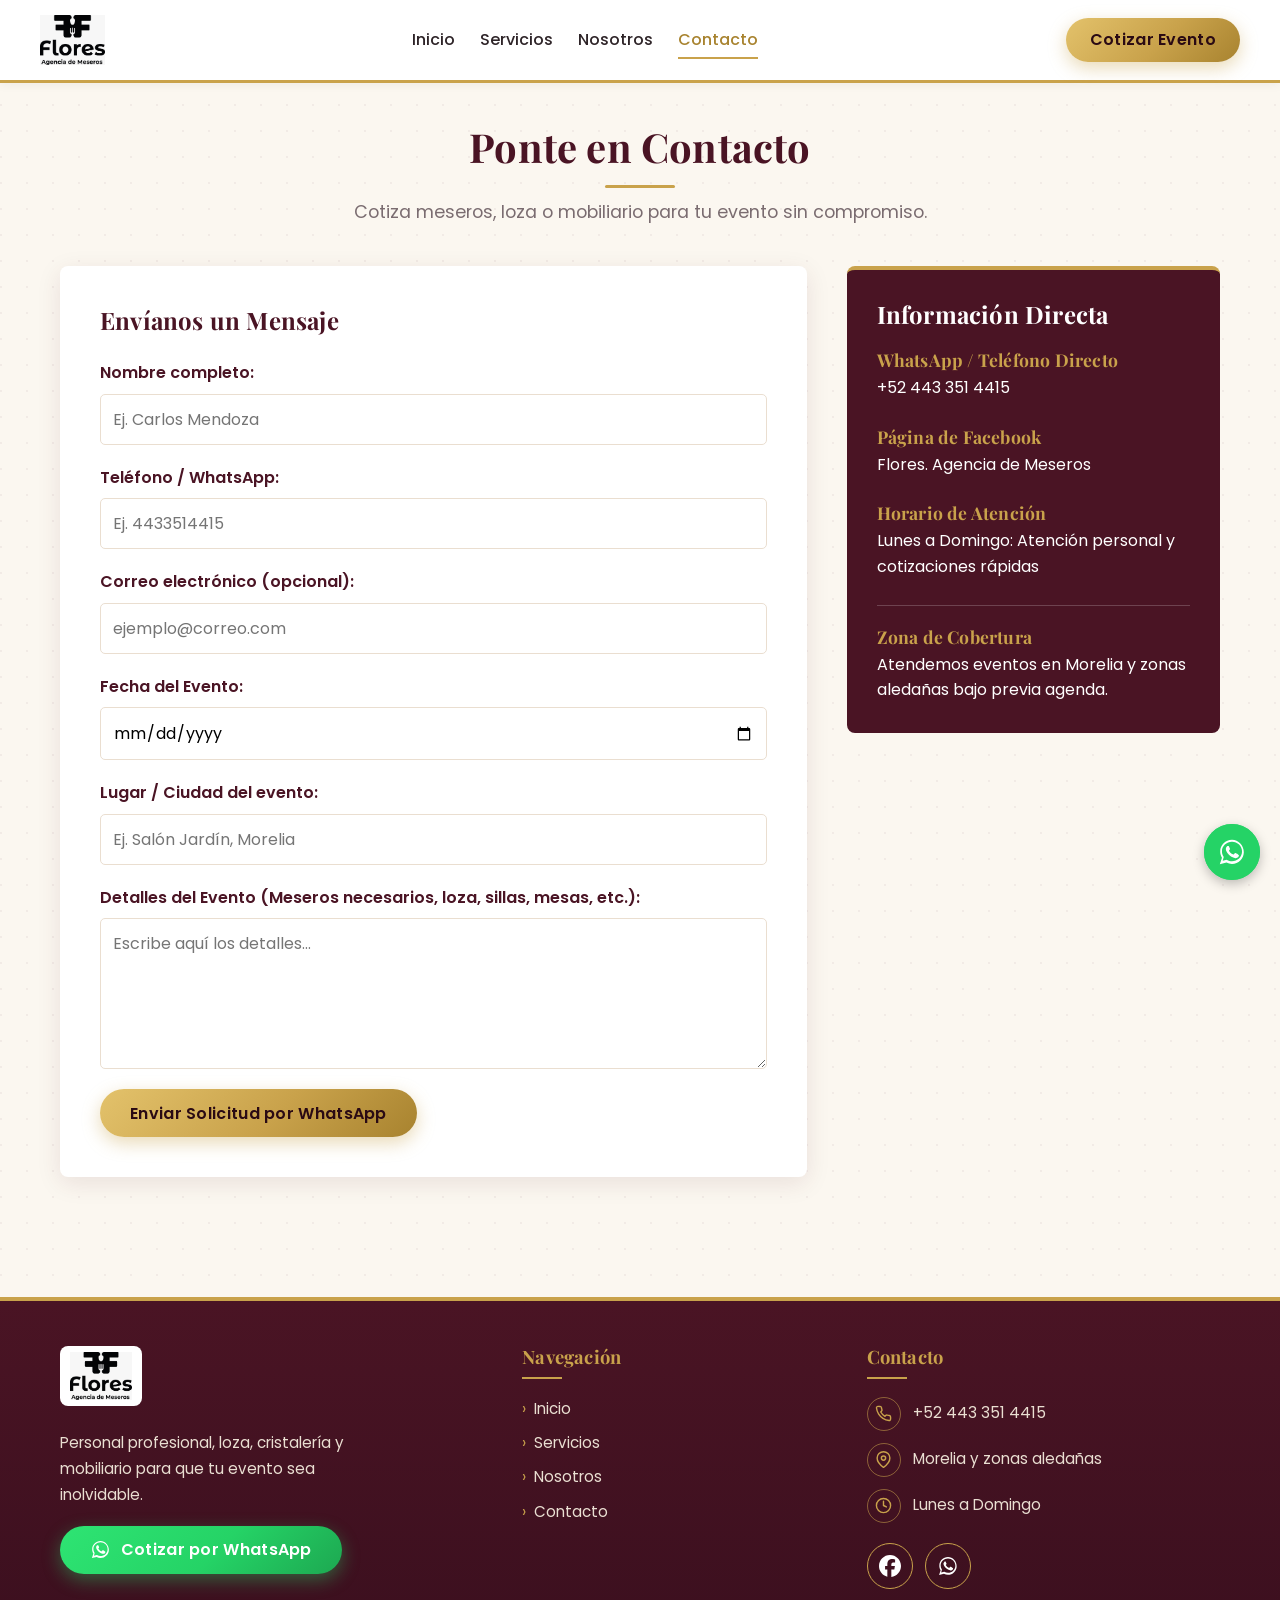
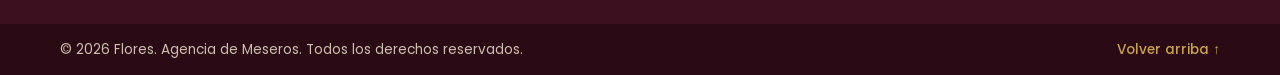
==== commit 2d25c49c: "Actualizacion de archivos y contenido" ====
--- a/contacto.html
+++ b/contacto.html
@@ -5,7 +5,9 @@
     <meta name="viewport" content="width=device-width, initial-scale=1.0">
     <title>Contacto | Flores. Agencia de Meseros</title>
     <meta name="description" content="Cotiza meseros, loza o mobiliario para tu evento sin compromiso. WhatsApp +52 443 351 4415.">
-    <meta name="theme-color" content="#4a1424">
+    <meta name="color-scheme" content="light dark">
+    <meta name="theme-color" content="#4a1424" media="(prefers-color-scheme: light)">
+    <meta name="theme-color" content="#150d10" media="(prefers-color-scheme: dark)">
     <meta property="og:type" content="website">
     <meta property="og:locale" content="es_MX">
     <meta property="og:title" content="Contacto | Flores. Agencia de Meseros">
@@ -168,9 +170,10 @@
     <!-- Footer -->
     <footer>
         <div class="container footer-grid">
-            <div>
-                <h3>Flores. Agencia de Meseros</h3>
+            <div class="footer-brand">
+                <a href="index.html" class="footer-logo"><img src="assets/images/logos/logo.jpg" alt="Flores. Agencia de Meseros" width="120" height="50" loading="lazy"></a>
                 <p>Personal profesional, loza, cristalería y mobiliario para que tu evento sea inolvidable.</p>
+                <a href="https://wa.me/524433514415?text=Hola%2C%20quiero%20contratar%20su%20servicio" class="btn btn-whatsapp" target="_blank" rel="noopener noreferrer">Cotizar por WhatsApp</a>
             </div>
             <div>
                 <h4>Navegación</h4>
@@ -183,21 +186,23 @@
             </div>
             <div>
                 <h4>Contacto</h4>
-                <ul class="footer-links">
-                    <li><a href="tel:+524433514415">+52 443 351 4415</a></li>
-                    <li>Morelia y zonas aledañas</li>
+                <ul class="footer-contact">
+                    <li><span class="fc-icon"><svg viewBox="0 0 24 24" aria-hidden="true" focusable="false" fill="none" stroke="currentColor" stroke-width="2" stroke-linecap="round" stroke-linejoin="round"><path d="M22 16.9v3a2 2 0 0 1-2.2 2 19.8 19.8 0 0 1-8.6-3.1 19.5 19.5 0 0 1-6-6A19.8 19.8 0 0 1 2.1 4.2 2 2 0 0 1 4.1 2h3a2 2 0 0 1 2 1.7c.1 1 .4 1.9.7 2.8a2 2 0 0 1-.5 2.1L8.1 9.9a16 16 0 0 0 6 6l1.3-1.3a2 2 0 0 1 2.1-.4c.9.3 1.8.6 2.8.7a2 2 0 0 1 1.7 2z"/></svg></span><a href="tel:+524433514415">+52 443 351 4415</a></li>
+                    <li><span class="fc-icon"><svg viewBox="0 0 24 24" aria-hidden="true" focusable="false" fill="none" stroke="currentColor" stroke-width="2" stroke-linecap="round" stroke-linejoin="round"><path d="M21 10c0 7-9 13-9 13s-9-6-9-13a9 9 0 0 1 18 0z"/><circle cx="12" cy="10" r="3"/></svg></span>Morelia y zonas aledañas</li>
+                    <li><span class="fc-icon"><svg viewBox="0 0 24 24" aria-hidden="true" focusable="false" fill="none" stroke="currentColor" stroke-width="2" stroke-linecap="round" stroke-linejoin="round"><circle cx="12" cy="12" r="10"/><polyline points="12 6 12 12 16 14"/></svg></span>Lunes a Domingo</li>
                 </ul>
                 <div class="social-links">
-                <a href="https://www.facebook.com/profile.php?id=61565038633847" target="_blank" rel="noopener noreferrer">
+                <a aria-label="Facebook" href="https://www.facebook.com/profile.php?id=61565038633847" target="_blank" rel="noopener noreferrer">
                     <span class="social-icon"><svg viewBox="0 0 24 24" aria-hidden="true" focusable="false"><path d="M9.101 23.691v-7.98H6.627v-3.667h2.474v-1.58c0-4.085 1.848-5.978 5.858-5.978.401 0 .955.042 1.468.103a8.68 8.68 0 0 1 1.141.195v3.325a8.623 8.623 0 0 0-.653-.036 26.805 26.805 0 0 0-.733-.009c-.707 0-1.259.096-1.675.309a1.686 1.686 0 0 0-.679.622c-.258.42-.374.995-.374 1.752v1.297h3.919l-.386 2.103-.287 1.564h-3.246v8.245C19.396 23.238 24 18.179 24 12.044c0-6.627-5.373-12-12-12s-12 5.373-12 12c0 5.628 3.874 10.35 9.101 11.647Z"/></svg></span>Facebook</a>
-                <a href="https://wa.me/524433514415?text=Hola%2C%20quiero%20contratar%20su%20servicio" target="_blank" rel="noopener noreferrer">
+                <a aria-label="WhatsApp" href="https://wa.me/524433514415?text=Hola%2C%20quiero%20contratar%20su%20servicio" target="_blank" rel="noopener noreferrer">
                     <span class="social-icon"><svg viewBox="0 0 32 32" aria-hidden="true" focusable="false"><path d="M16 3C9 3 3.4 8.6 3.4 15.5c0 2.4.7 4.7 1.9 6.600L3 29l7.100-1.800c1.800 1 3.800 1.500 5.900 1.500 6.900 0 12.600-5.600 12.600-12.500S22.900 3 16 3zm0 22.900c-1.900 0-3.700-.5-5.300-1.500l-.4-.2-4.200 1.100 1.100-4.100-.3-.4c-1.100-1.700-1.600-3.600-1.600-5.600C5.300 9.700 10.100 5.100 16 5.100s10.700 4.600 10.700 10.400S21.900 25.900 16 25.900zm5.900-7.800c-.3-.2-1.900-.9-2.200-1-.3-.1-.5-.2-.7.200-.2.300-.8 1-1 1.200-.2.200-.4.200-.7.100-.3-.2-1.400-.5-2.600-1.600-1-.9-1.600-1.900-1.800-2.200-.2-.3 0-.5.100-.7l.5-.6c.1-.2.200-.3.300-.5.100-.2.100-.4 0-.6-.1-.2-.7-1.700-1-2.300-.3-.6-.5-.5-.7-.5h-.6c-.2 0-.6.100-.9.400-.3.300-1.200 1.200-1.200 2.900s1.200 3.300 1.400 3.600c.2.200 2.400 3.700 5.900 5.100 3.500 1.400 3.500.9 4.100.9.600-.1 2-.8 2.300-1.600.3-.8.300-1.500.2-1.600-.1-.2-.3-.3-.6-.4z"/></svg></span>WhatsApp</a>
             </div>
             </div>
         </div>
         <div class="footer-bottom">
-            <div class="container">
+            <div class="container footer-bottom-content">
                 <p>&copy; 2026 Flores. Agencia de Meseros. Todos los derechos reservados.</p>
+                <a href="#contenido" class="back-to-top">Volver arriba &uarr;</a>
             </div>
         </div>
     </footer>
--- a/css/components.css
+++ b/css/components.css
@@ -789,4 +789,459 @@
     text-align: center;
     font-size: 0.85rem;
     color: #cdbfae;
+}
+
+/* ==========================================
+   10. MODO OSCURO (según el sistema del dispositivo)
+   ========================================== */
+@media (prefers-color-scheme: dark) {
+    :root {
+        --bg-light: #150d10;
+        --bg-soft: #1d1317;
+        --text-dark: #efe6dc;
+        --text-muted: #b3a59f;
+        --border-color: #3a2a30;
+        --shadow-soft: 0 6px 24px rgba(0, 0, 0, 0.45);
+    }
+
+    body {
+        background-image: radial-gradient(circle at 1px 1px, rgba(255, 255, 255, 0.04) 1px, transparent 0);
+    }
+
+    /* Superficies */
+    .navbar,
+    .card,
+    .feature-item,
+    .service-detail,
+    .calculator-section,
+    .contact-form-container {
+        background-color: #221a1e;
+    }
+
+    .navbar {
+        box-shadow: 0 2px 10px rgba(0, 0, 0, 0.5);
+    }
+
+    .logo img {
+        background-color: #ffffff;
+        padding: 3px;
+        border-radius: 6px;
+    }
+
+    /* Títulos y textos que eran color vino */
+    section h2,
+    .page-header h1,
+    .about-hero h1,
+    .card h3,
+    .feature-item h3,
+    .step h3,
+    .service-text h2,
+    .calculator-section h2,
+    .contact-form-container h2,
+    .form-group label,
+    .form-group legend,
+    .section-link a {
+        color: #f3e9dc;
+    }
+
+    .cta-banner h2,
+    .mv-card h2,
+    .footer-grid h3,
+    .footer-grid h4 {
+        color: var(--accent-color);
+    }
+
+    .nav-links a:hover,
+    .nav-links a.active,
+    .nav-links a[aria-current="page"],
+    .section-link a:hover {
+        color: var(--accent-color);
+    }
+
+    .nav-toggle {
+        border-color: #4a3a40;
+    }
+
+    .nav-toggle span {
+        background-color: #f3e9dc;
+    }
+
+    /* Formularios */
+    .form-group input,
+    .form-group select,
+    .form-group textarea {
+        background-color: #150d10;
+        color: var(--text-dark);
+        border-color: #4a3a40;
+    }
+
+    .form-group input::placeholder,
+    .form-group textarea::placeholder {
+        color: #8d7f7a;
+    }
+
+    .calculator-form .btn-secondary {
+        color: var(--accent-color);
+        border-color: var(--accent-color);
+    }
+
+    .calculator-form .btn-secondary:hover {
+        background-color: var(--accent-color);
+        color: var(--primary-dark);
+    }
+
+    .result-box {
+        background-color: #2a1f1a;
+        border-left-color: var(--accent-color);
+    }
+
+    /* Bloques vino sobre fondo oscuro: un poco más claros para que destaquen */
+    .mv-card,
+    .contact-info,
+    .highlights {
+        background-color: #5a1a2e;
+    }
+
+    .gallery-grid img,
+    .service-detail img {
+        filter: brightness(0.92);
+    }
+}
+
+/* ==========================================
+   11. BOTONES MEJORADOS
+   ========================================== */
+.btn {
+    position: relative;
+    overflow: hidden;
+    display: inline-flex;
+    align-items: center;
+    justify-content: center;
+    gap: 10px;
+    min-height: 48px;
+    padding: 12px 30px;
+    font-weight: 600;
+    line-height: 1.2;
+    text-decoration: none;
+    -webkit-tap-highlight-color: transparent;
+    transition: background 0.3s ease, color 0.3s ease, border-color 0.3s ease,
+                box-shadow 0.3s ease, transform 0.2s ease;
+}
+
+.btn:hover {
+    transform: translateY(-3px);
+}
+
+.btn:active {
+    transform: translateY(0) scale(0.97);
+}
+
+.btn:focus-visible {
+    outline: 3px solid var(--accent-color);
+    outline-offset: 3px;
+}
+
+.btn:disabled,
+.btn[aria-disabled="true"] {
+    opacity: 0.6;
+    cursor: not-allowed;
+    transform: none;
+    box-shadow: none;
+}
+
+/* Brillo que cruza el botón al pasar el cursor */
+.btn::after {
+    content: "";
+    position: absolute;
+    top: 0;
+    left: -80%;
+    width: 50%;
+    height: 100%;
+    background: linear-gradient(120deg, transparent, rgba(255, 255, 255, 0.45), transparent);
+    transform: skewX(-20deg);
+    transition: left 0.6s ease;
+    pointer-events: none;
+}
+
+.btn:hover::after {
+    left: 130%;
+}
+
+/* Principal (dorado) */
+.btn-primary {
+    background: linear-gradient(135deg, #e3c26b 0%, #c9a24b 55%, #a8832f 100%);
+    color: var(--primary-dark);
+    box-shadow: 0 6px 18px rgba(201, 162, 75, 0.40);
+}
+
+.btn-primary:hover {
+    background: linear-gradient(135deg, #ecd080 0%, #d4ad55 55%, #b58f35 100%);
+    box-shadow: 0 10px 24px rgba(201, 162, 75, 0.55);
+}
+
+/* Secundario (contorno) */
+.btn-secondary {
+    border: 2px solid var(--bg-white);
+    background-color: rgba(255, 255, 255, 0.06);
+}
+
+.btn-secondary::after {
+    display: none;
+}
+
+.btn-secondary:hover {
+    box-shadow: 0 8px 20px rgba(0, 0, 0, 0.25);
+}
+
+.btn-secondary::before {
+    content: "";
+    order: 2;
+    width: 0.55em;
+    height: 0.55em;
+    border-top: 2px solid currentColor;
+    border-right: 2px solid currentColor;
+    transform: rotate(45deg);
+    transition: transform 0.3s ease;
+}
+
+.btn-secondary:hover::before {
+    transform: translateX(4px) rotate(45deg);
+}
+
+/* WhatsApp (verde con icono) */
+.btn-whatsapp {
+    background: linear-gradient(135deg, #2ee473 0%, #25d366 55%, #1da851 100%);
+    color: var(--bg-white);
+    box-shadow: 0 6px 18px rgba(37, 211, 102, 0.40);
+}
+
+.btn-whatsapp:hover {
+    background: linear-gradient(135deg, #3cf07f 0%, #2bdc6c 55%, #20b558 100%);
+    box-shadow: 0 10px 24px rgba(37, 211, 102, 0.55);
+}
+
+.btn-whatsapp::before {
+    content: "";
+    width: 1.3em;
+    height: 1.3em;
+    background-color: currentColor;
+    -webkit-mask: url("data:image/svg+xml,%3Csvg xmlns='http://www.w3.org/2000/svg' viewBox='0 0 32 32'%3E%3Cpath d='M16 3C9 3 3.4 8.6 3.4 15.5c0 2.4.7 4.7 1.9 6.600L3 29l7.100-1.800c1.800 1 3.800 1.500 5.900 1.500 6.900 0 12.600-5.600 12.600-12.500S22.900 3 16 3zm0 22.900c-1.900 0-3.700-.5-5.300-1.500l-.4-.2-4.200 1.100 1.100-4.100-.3-.4c-1.100-1.700-1.600-3.600-1.600-5.600C5.300 9.700 10.100 5.100 16 5.100s10.700 4.600 10.700 10.400S21.900 25.900 16 25.900zm5.900-7.800c-.3-.2-1.900-.9-2.200-1-.3-.1-.5-.2-.7.200-.2.300-.8 1-1 1.200-.2.200-.4.200-.7.100-.3-.2-1.400-.5-2.600-1.600-1-.9-1.600-1.900-1.800-2.200-.2-.3 0-.5.100-.7l.5-.6c.1-.2.200-.3.300-.5.100-.2.100-.4 0-.6-.1-.2-.7-1.700-1-2.300-.3-.6-.5-.5-.7-.5h-.6c-.2 0-.6.100-.9.400-.3.300-1.200 1.200-1.200 2.900s1.200 3.300 1.400 3.600c.2.200 2.400 3.700 5.900 5.100 3.500 1.400 3.500.9 4.100.9.600-.1 2-.8 2.300-1.600.3-.8.300-1.500.2-1.600-.1-.2-.3-.3-.6-.4z'/%3E%3C/svg%3E") center / contain no-repeat;
+    mask: url("data:image/svg+xml,%3Csvg xmlns='http://www.w3.org/2000/svg' viewBox='0 0 32 32'%3E%3Cpath d='M16 3C9 3 3.4 8.6 3.4 15.5c0 2.4.7 4.7 1.9 6.600L3 29l7.100-1.800c1.800 1 3.800 1.500 5.900 1.500 6.900 0 12.600-5.600 12.600-12.500S22.900 3 16 3zm0 22.900c-1.900 0-3.700-.5-5.300-1.500l-.4-.2-4.200 1.100 1.100-4.100-.3-.4c-1.100-1.700-1.600-3.600-1.600-5.600C5.300 9.700 10.100 5.100 16 5.100s10.700 4.600 10.700 10.400S21.900 25.900 16 25.900zm5.900-7.800c-.3-.2-1.900-.9-2.200-1-.3-.1-.5-.2-.7.200-.2.300-.8 1-1 1.200-.2.200-.4.200-.7.100-.3-.2-1.400-.5-2.600-1.600-1-.9-1.600-1.900-1.800-2.200-.2-.3 0-.5.100-.7l.5-.6c.1-.2.200-.3.300-.5.100-.2.100-.4 0-.6-.1-.2-.7-1.700-1-2.300-.3-.6-.5-.5-.7-.5h-.6c-.2 0-.6.100-.9.400-.3.300-1.200 1.200-1.200 2.900s1.200 3.300 1.400 3.600c.2.200 2.400 3.700 5.900 5.100 3.500 1.400 3.500.9 4.100.9.600-.1 2-.8 2.300-1.600.3-.8.300-1.500.2-1.600-.1-.2-.3-.3-.6-.4z'/%3E%3C/svg%3E") center / contain no-repeat;
+}
+
+/* Botón del encabezado */
+.navbar > .btn {
+    padding: 10px 24px;
+    min-height: 44px;
+}
+
+/* Botón flotante de WhatsApp con pulso suave */
+.whatsapp-float::before {
+    content: "";
+    position: absolute;
+    inset: 0;
+    border-radius: 50%;
+    border: 2px solid var(--whatsapp-color);
+    animation: pulso-whatsapp 2.2s ease-out infinite;
+}
+
+@keyframes pulso-whatsapp {
+    0% {
+        transform: scale(1);
+        opacity: 0.8;
+    }
+    100% {
+        transform: scale(1.7);
+        opacity: 0;
+    }
+}
+
+/* Botones de formularios: ancho completo en celular */
+@media (max-width: 768px) {
+    .contact-form-container .btn,
+    .calculator-form .btn,
+    .result-box .btn,
+    .cta-banner .btn {
+        width: 100%;
+    }
+
+    .hero-buttons .btn {
+        width: 100%;
+    }
+}
+
+@media (prefers-color-scheme: dark) {
+    .btn-primary {
+        box-shadow: 0 6px 20px rgba(201, 162, 75, 0.30);
+    }
+}
+
+/* ==========================================
+   12. FOOTER MEJORADO
+   ========================================== */
+footer {
+    background: linear-gradient(180deg, var(--primary-color) 0%, #3a0f1e 100%);
+}
+
+.footer-grid {
+    align-items: start;
+    gap: 50px;
+}
+
+.footer-logo {
+    display: inline-block;
+    background-color: #ffffff;
+    padding: 6px 10px;
+    border-radius: 8px;
+    margin-bottom: 16px;
+}
+
+.footer-logo img {
+    max-height: 48px;
+    width: auto;
+}
+
+.footer-brand p {
+    max-width: 340px;
+    margin-bottom: 18px;
+    line-height: 1.7;
+}
+
+.footer-grid h4 {
+    font-size: 1.15rem;
+    margin-bottom: 18px;
+    padding-bottom: 10px;
+    position: relative;
+}
+
+.footer-grid h4::after {
+    content: "";
+    position: absolute;
+    left: 0;
+    bottom: 0;
+    width: 40px;
+    height: 2px;
+    background-color: var(--accent-color);
+}
+
+.footer-links li {
+    margin-bottom: 10px;
+}
+
+.footer-links a {
+    display: inline-block;
+    transition: color var(--transition-fast), transform var(--transition-fast);
+}
+
+.footer-links a::before {
+    content: "\203A";
+    color: var(--accent-color);
+    margin-right: 8px;
+}
+
+.footer-links a:hover {
+    color: var(--accent-color);
+    transform: translateX(4px);
+}
+
+.footer-contact li {
+    display: flex;
+    align-items: center;
+    gap: 12px;
+    color: #eadfd2;
+    font-size: 0.95rem;
+    margin-bottom: 12px;
+}
+
+.footer-contact a:hover {
+    color: var(--accent-color);
+}
+
+.fc-icon {
+    flex: 0 0 auto;
+    width: 34px;
+    height: 34px;
+    border-radius: 50%;
+    border: 1px solid rgba(201, 162, 75, 0.55);
+    color: var(--accent-color);
+    display: inline-flex;
+    align-items: center;
+    justify-content: center;
+}
+
+.fc-icon svg {
+    width: 17px;
+    height: 17px;
+}
+
+/* Redes sociales como botones circulares */
+.footer-grid .social-links {
+    margin-top: 20px;
+    gap: 12px;
+}
+
+.footer-grid .social-links a {
+    width: 46px;
+    height: 46px;
+    border: 1px solid var(--accent-color);
+    border-radius: 50%;
+    justify-content: center;
+    gap: 0;
+    font-size: 0;
+    color: var(--bg-white);
+    transition: background-color var(--transition-fast), color var(--transition-fast), transform 0.2s;
+}
+
+.footer-grid .social-links a:hover {
+    background-color: var(--accent-color);
+    color: var(--primary-dark);
+    transform: translateY(-3px);
+}
+
+.footer-grid .social-links .social-icon svg {
+    width: 22px;
+    height: 22px;
+}
+
+.footer-bottom-content {
+    display: flex;
+    justify-content: space-between;
+    align-items: center;
+    gap: 15px;
+    flex-wrap: wrap;
+}
+
+.back-to-top {
+    color: var(--accent-color);
+    font-weight: 500;
+}
+
+.back-to-top:hover {
+    text-decoration: underline;
+}
+
+@media (max-width: 768px) {
+    .footer-grid {
+        gap: 35px;
+    }
+
+    .footer-brand p {
+        margin-left: auto;
+        margin-right: auto;
+    }
+
+    .footer-grid h4::after {
+        left: 50%;
+        transform: translateX(-50%);
+    }
+
+    .footer-contact li {
+        justify-content: center;
+    }
+
+    .footer-bottom-content {
+        justify-content: center;
+        flex-direction: column;
+        gap: 6px;
+    }
 }
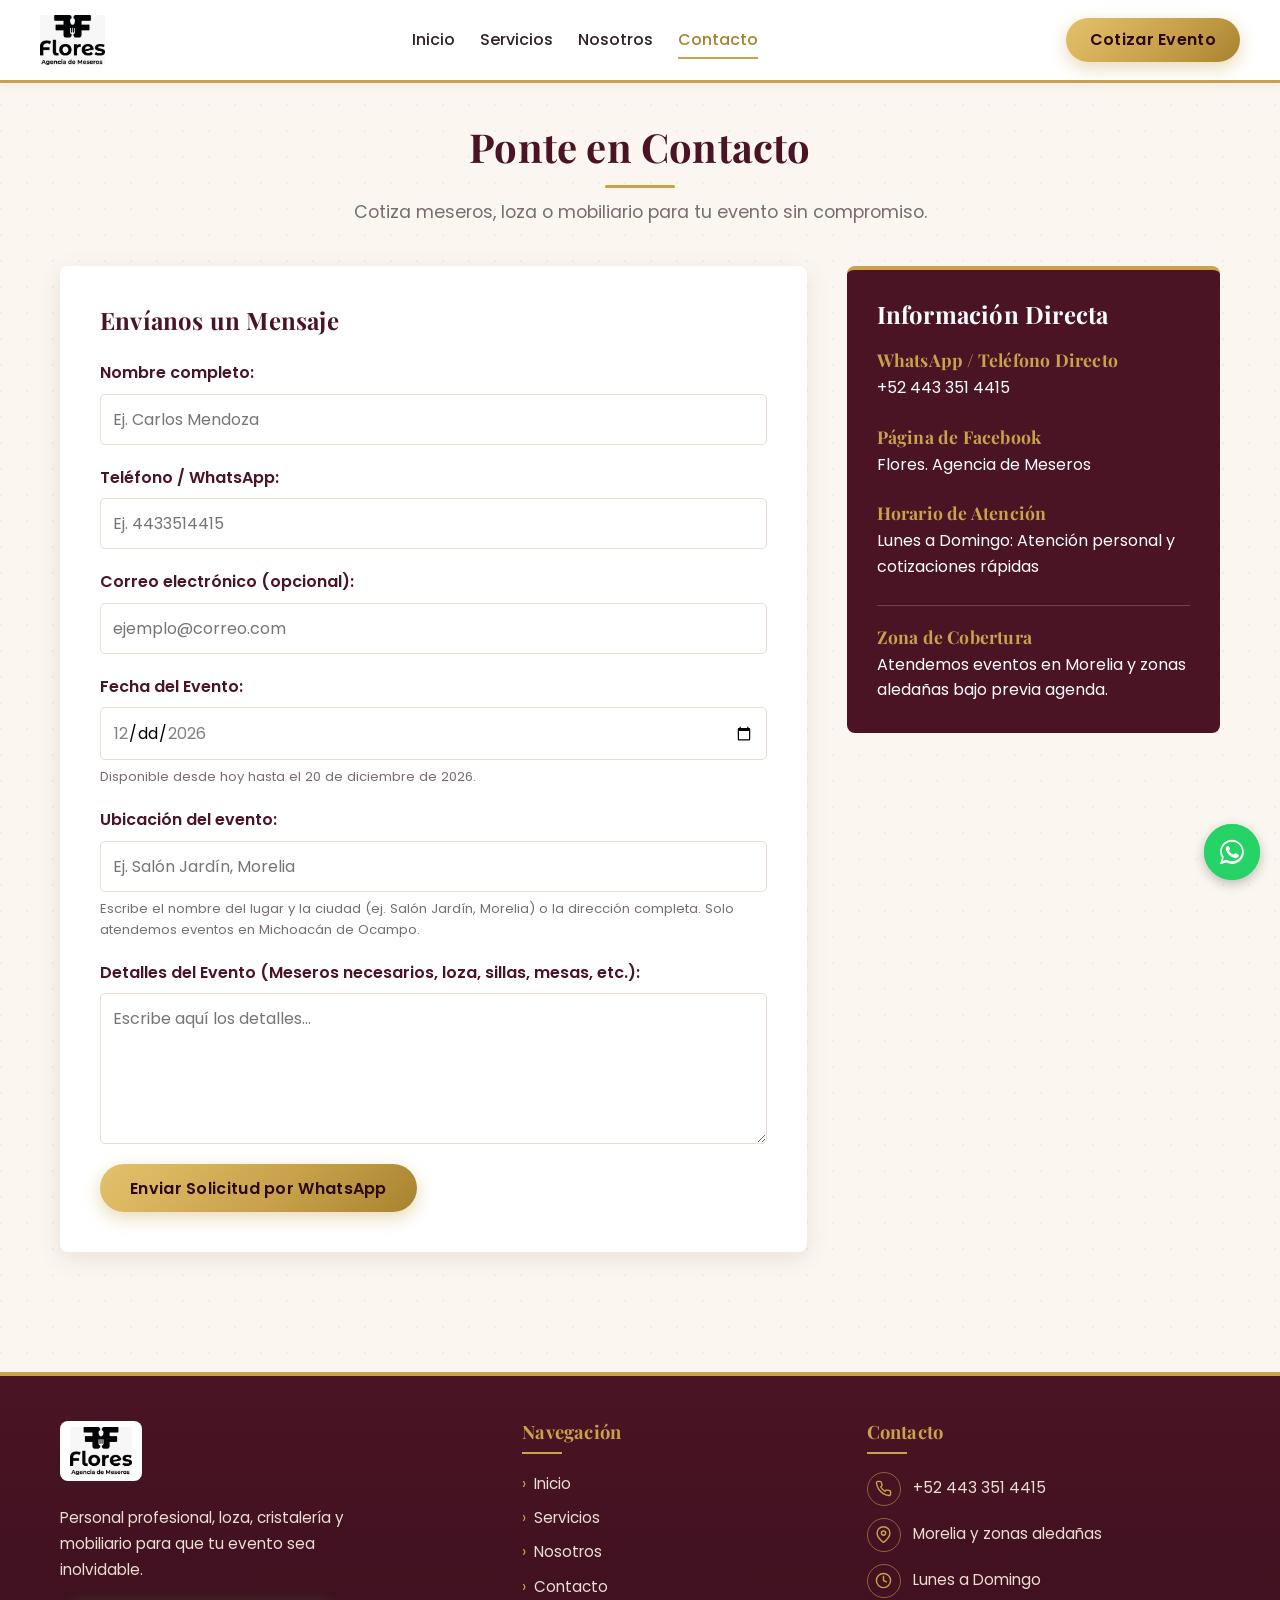
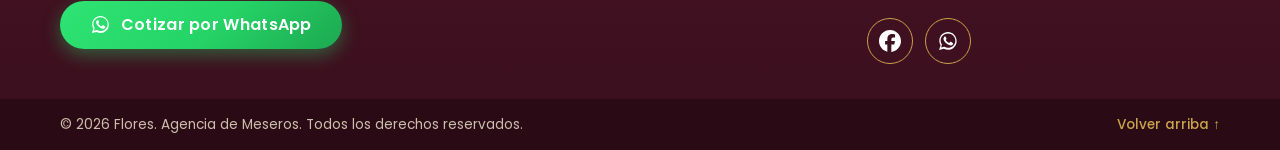
==== commit 4d08a3fc: "Actualizacion de archivos y contenido" ====
--- a/contacto.html
+++ b/contacto.html
@@ -114,32 +114,44 @@
             <!-- Formulario de Contacto -->
             <section class="contact-form-container">
                 <h2>Envíanos un Mensaje</h2>
-                <form id="contact-form" action="#" method="POST">
+                <form id="contact-form" action="#" method="POST" novalidate>
                     <div class="form-group">
                         <label for="nombre">Nombre completo:</label>
-                        <input type="text" id="nombre" name="nombre" required autocomplete="name" placeholder="Ej. Carlos Mendoza">
+                        <input type="text" id="nombre" name="nombre" required maxlength="60" autocomplete="name" placeholder="Ej. Carlos Mendoza" aria-describedby="err-nombre">
+                        <p class="field-error" id="err-nombre" role="alert"></p>
                     </div>
                     <div class="form-group">
                         <label for="telefono">Teléfono / WhatsApp:</label>
-                        <input type="tel" id="telefono" name="telefono" required autocomplete="tel" pattern="[0-9+\s\-]{10,15}" placeholder="Ej. 4433514415">
+                        <input type="tel" id="telefono" name="telefono" required maxlength="20" autocomplete="tel" inputmode="tel" placeholder="Ej. 4433514415" aria-describedby="err-telefono">
+                        <p class="field-error" id="err-telefono" role="alert"></p>
                     </div>
                     <div class="form-group">
                         <label for="email">Correo electrónico (opcional):</label>
-                        <input type="email" id="email" name="email" autocomplete="email" placeholder="ejemplo@correo.com">
+                        <input type="email" id="email" name="email" maxlength="100" autocomplete="email" placeholder="ejemplo@correo.com" aria-describedby="err-email">
+                        <p class="field-error" id="err-email" role="alert"></p>
                     </div>
                     <div class="form-group">
                         <label for="fecha">Fecha del Evento:</label>
-                        <input type="date" id="fecha" name="fecha" required>
-                    </div>
-                    <div class="form-group">
-                        <label for="lugar">Lugar / Ciudad del evento:</label>
-                        <input type="text" id="lugar" name="lugar" placeholder="Ej. Salón Jardín, Morelia">
+                        <input type="date" id="fecha" name="fecha" required aria-describedby="hint-fecha err-fecha">
+                        <small class="field-hint" id="hint-fecha">Elige una fecha a partir de hoy.</small>
+                        <p class="field-error" id="err-fecha" role="alert"></p>
+                    </div>
+                    <div class="form-group">
+                        <label for="lugar">Ubicación del evento:</label>
+                        <div class="autocomplete">
+                            <input type="text" id="lugar" name="lugar" required maxlength="150" autocomplete="off" role="combobox" aria-autocomplete="list" aria-expanded="false" aria-controls="lugar-sugerencias" placeholder="Ej. Salón Jardín, Morelia" aria-describedby="hint-lugar err-lugar">
+                            <ul class="suggestions" id="lugar-sugerencias" role="listbox" hidden></ul>
+                        </div>
+                        <small class="field-hint" id="hint-lugar">Escribe el nombre del lugar y la ciudad (ej. Salón Jardín, Morelia) o la dirección completa. Solo atendemos eventos en Michoacán de Ocampo.</small>
+                        <p class="field-error" id="err-lugar" role="alert"></p>
                     </div>
                     <div class="form-group">
                         <label for="mensaje">Detalles del Evento (Meseros necesarios, loza, sillas, mesas, etc.):</label>
-                        <textarea id="mensaje" name="mensaje" rows="5" placeholder="Escribe aquí los detalles..."></textarea>
+                        <textarea id="mensaje" name="mensaje" rows="5" required maxlength="500" placeholder="Escribe aquí los detalles..." aria-describedby="err-mensaje"></textarea>
+                        <p class="field-error" id="err-mensaje" role="alert"></p>
                     </div>
                     <button type="submit" class="btn btn-primary">Enviar Solicitud por WhatsApp</button>
+                    <p class="form-status" id="form-status" role="status" aria-live="polite"></p>
                 </form>
             </section>
 
--- a/css/components.css
+++ b/css/components.css
@@ -1244,4 +1244,176 @@
         flex-direction: column;
         gap: 6px;
     }
+}
+
+/* ==========================================
+   13. VALIDACIÓN DE FORMULARIO
+   ========================================== */
+.field-hint {
+    color: var(--text-muted);
+    font-size: 0.82rem;
+    margin-top: 6px;
+}
+
+.field-error {
+    display: none;
+    color: #b3261e;
+    font-size: 0.88rem;
+    font-weight: 500;
+    margin-top: 6px;
+    line-height: 1.4;
+}
+
+.field-error.show {
+    display: block;
+}
+
+.field-error.show::before {
+    content: "\26A0\FE0E ";
+}
+
+.form-group input[aria-invalid="true"],
+.form-group select[aria-invalid="true"],
+.form-group textarea[aria-invalid="true"] {
+    border-color: #b3261e;
+    background-color: #fdf1f0;
+}
+
+.form-group input[aria-invalid="true"]:focus,
+.form-group textarea[aria-invalid="true"]:focus {
+    border-color: #b3261e;
+    box-shadow: 0 0 0 3px rgba(179, 38, 30, 0.22);
+}
+
+.form-status {
+    display: none;
+    margin-top: 16px;
+    padding: 12px 16px;
+    border-radius: 8px;
+    background-color: #e8f7ee;
+    color: #1b5e37;
+    font-weight: 500;
+}
+
+.form-status.show {
+    display: block;
+}
+
+@media (prefers-color-scheme: dark) {
+    .field-error {
+        color: #ff8a80;
+    }
+
+    .form-group input[aria-invalid="true"],
+    .form-group textarea[aria-invalid="true"] {
+        border-color: #ff8a80;
+        background-color: #2a1416;
+    }
+
+    .form-group input[aria-invalid="true"]:focus,
+    .form-group textarea[aria-invalid="true"]:focus {
+        border-color: #ff8a80;
+        box-shadow: 0 0 0 3px rgba(255, 138, 128, 0.25);
+    }
+
+    .form-status {
+        background-color: #12301f;
+        color: #8be0ad;
+    }
+}
+
+/* ==========================================
+   14. SUGERENCIAS DE UBICACIÓN
+   ========================================== */
+.autocomplete {
+    position: relative;
+}
+
+.suggestions {
+    position: absolute;
+    top: calc(100% + 4px);
+    left: 0;
+    right: 0;
+    z-index: 50;
+    background-color: var(--bg-white);
+    border: 1px solid var(--border-color);
+    border-radius: 8px;
+    box-shadow: 0 10px 28px rgba(0, 0, 0, 0.18);
+    max-height: 290px;
+    overflow-y: auto;
+    list-style: none;
+}
+
+.suggestions[hidden] {
+    display: none;
+}
+
+.suggestions li {
+    display: flex;
+    flex-direction: column;
+    gap: 2px;
+    padding: 10px 14px 10px 42px;
+    cursor: pointer;
+    position: relative;
+    border-bottom: 1px solid var(--border-color);
+}
+
+.suggestions li:last-child {
+    border-bottom: none;
+}
+
+.suggestions li[role="option"]::before {
+    content: "";
+    position: absolute;
+    left: 14px;
+    top: 50%;
+    width: 16px;
+    height: 20px;
+    transform: translateY(-50%);
+    background-color: var(--accent-hover);
+    -webkit-mask: url("data:image/svg+xml,%3Csvg xmlns='http://www.w3.org/2000/svg' viewBox='0 0 24 24'%3E%3Cpath d='M12 2a7 7 0 0 0-7 7c0 5.2 7 13 7 13s7-7.800 7-13a7 7 0 0 0-7-7zm0 9.500A2.500 2.500 0 1 1 12 6.500a2.500 2.500 0 0 1 0 5z'/%3E%3C/svg%3E") center / contain no-repeat;
+    mask: url("data:image/svg+xml,%3Csvg xmlns='http://www.w3.org/2000/svg' viewBox='0 0 24 24'%3E%3Cpath d='M12 2a7 7 0 0 0-7 7c0 5.2 7 13 7 13s7-7.800 7-13a7 7 0 0 0-7-7zm0 9.500A2.500 2.500 0 1 1 12 6.500a2.500 2.500 0 0 1 0 5z'/%3E%3C/svg%3E") center / contain no-repeat;
+}
+
+.suggestions li[role="option"]:hover,
+.suggestions li[aria-selected="true"] {
+    background-color: var(--bg-soft);
+}
+
+.sug-main {
+    font-weight: 600;
+    color: var(--text-dark);
+    font-size: 0.95rem;
+}
+
+.sug-sub {
+    color: var(--text-muted);
+    font-size: 0.82rem;
+}
+
+.suggestions .sug-info {
+    padding: 12px 14px;
+    color: var(--text-muted);
+    font-size: 0.88rem;
+    cursor: default;
+}
+
+@media (prefers-color-scheme: dark) {
+    .suggestions {
+        background-color: #221a1e;
+        border-color: #4a3a40;
+    }
+
+    .suggestions li {
+        border-bottom-color: #3a2a30;
+    }
+
+    .suggestions li[role="option"]:hover,
+    .suggestions li[aria-selected="true"] {
+        background-color: #33262c;
+    }
+
+    .suggestions li[role="option"]::before {
+        background-color: var(--accent-color);
+    }
 }
